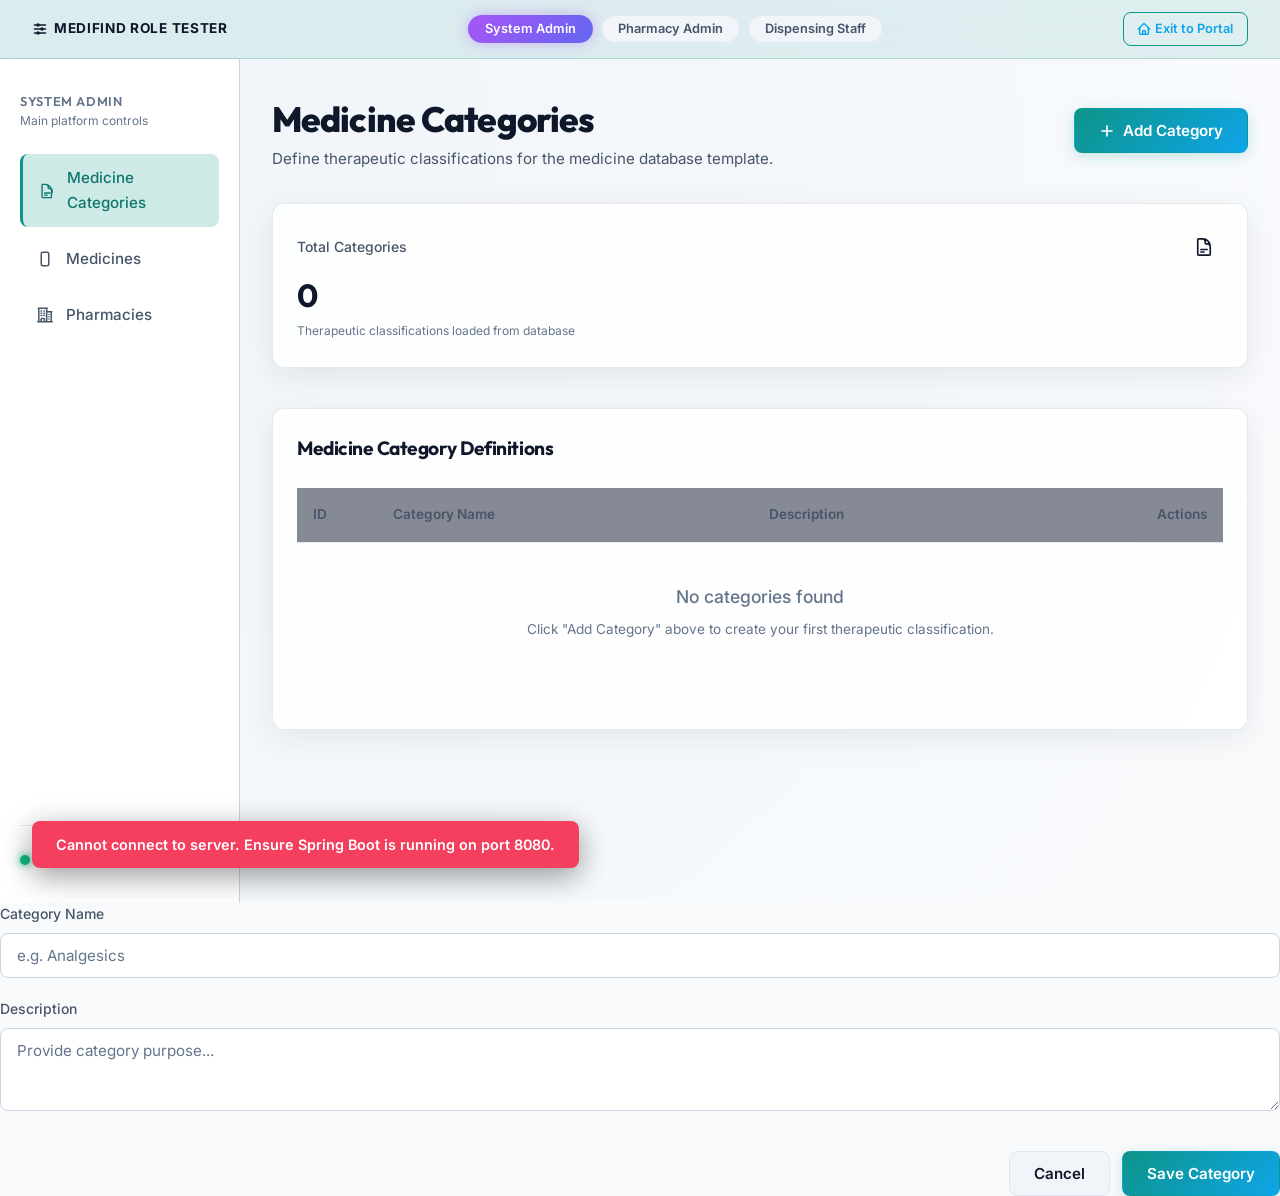
==== src/main/resources/static/dashboard.html @ 9ba73f1c "Medicine  API fetch completed" ====
<!DOCTYPE html>
<html lang="en">
<head>
    <meta charset="UTF-8">
    <meta name="viewport" content="width=device-width, initial-scale=1.0">
    <title>MediFind Management Console</title>
    <link rel="stylesheet" href="css/styles.css">
</head>
<body>

    <!-- Demo Role Switcher Toolbar -->
    <div class="demo-bar animate-fade">
        <div class="demo-title">
            <svg xmlns="http://www.w3.org/2000/svg" width="16" height="16" fill="none" viewBox="0 0 24 24" stroke="currentColor" stroke-width="2.5">
                <path stroke-linecap="round" stroke-linejoin="round" d="M10.5 6h9.75M10.5 6a1.5 1.5 0 11-3 0m3 0a1.5 1.5 0 10-3 0M3.75 6H7.5m3 12h9.75m-9.75 0a1.5 1.5 0 01-3 0m3 0a1.5 1.5 0 00-3 0m-3.75 0H7.5m9-6h3.75m-3.75 0a1.5 1.5 0 01-3 0m3 0a1.5 1.5 0 00-3 0m-9.75 0h9.75" />
            </svg>
            <span>MediFind Role Tester</span>
        </div>
        <div class="demo-roles">
            <button class="role-tab active" data-role="ADMIN" onclick="switchRole('ADMIN')">System Admin</button>
            <button class="role-tab" data-role="PHARMACY_ADMIN" onclick="switchRole('PHARMACY_ADMIN')">Pharmacy Admin</button>
            <button class="role-tab" data-role="PHARMACY_STAFF" onclick="switchRole('PHARMACY_STAFF')">Dispensing Staff</button>
        </div>
        <div>
            <a href="index.html" class="btn btn-outline" style="padding: 0.35rem 0.85rem; font-size: 0.8rem; display: flex; align-items: center; gap: 4px;">
                <svg xmlns="http://www.w3.org/2000/svg" width="14" height="14" fill="none" viewBox="0 0 24 24" stroke="currentColor" stroke-width="2.5">
                    <path stroke-linecap="round" stroke-linejoin="round" d="M2.25 12l8.954-8.955c.44-.439 1.152-.439 1.591 0L21.75 12M4.5 9.75v10.125c0 .621.504 1.125 1.125 1.125H9.75v-4.875c0-.621.504-1.125 1.125-1.125h2.25c.621 0 1.125.504 1.125 1.125V21h4.125c.621 0 1.125-.504 1.125-1.125V9.75M8.25 21h8.25" />
                </svg> Exit to Portal
            </a>
        </div>
    </div>

    <!-- Layout Grid -->
    <div class="dash-layout">
        <!-- Sidebar Navigation -->
        <aside class="dash-sidebar animate-fade">
            <div>
                <h3 class="sidebar-title" id="sidebar-role-title">System Admin</h3>
                <p style="font-size: 0.75rem; color: var(--text-muted); margin-bottom: 1.5rem;" id="sidebar-role-desc">Main platform controls</p>
                <ul class="sidebar-menu" id="sidebar-menu-list">
                    <!-- Sidebar items injected dynamically based on role -->
                </ul>
            </div>
            
            <div style="margin-top: auto; border-top: 1px solid var(--glass-border); padding-top: 1.5rem;">
                <div style="display: flex; align-items: center; gap: 8px;">
                    <div style="width: 10px; height: 10px; border-radius: 50%; background: var(--accent-emerald); box-shadow: 0 0 8px var(--accent-emerald);"></div>
                    <span style="font-size: 0.8rem; color: var(--text-secondary);" id="active-user-status">Logged in: Admin</span>
                </div>
            </div>
        </aside>

        <!-- Main Workspace Area -->
        <main class="dash-content animate-fade">
            <!-- Header area -->
            <div style="display: flex; justify-content: space-between; align-items: center; margin-bottom: 2rem;">
                <div>
                    <h1 id="workspace-title" style="font-size: 2.2rem; font-weight: 800;">Management Workspace</h1>
                    <p id="workspace-desc" style="color: var(--text-secondary); font-size: 0.95rem;">Review analytics and configure core parameters.</p>
                </div>
                <div id="workspace-actions">
                    <!-- Action buttons injected dynamically -->
                </div>
            </div>

            <!-- Dashboard Analytics Widgets (Stats) -->
            <div class="grid-stats" id="workspace-stats">
                <!-- Stat widgets injected dynamically -->
            </div>

            <!-- Central Data Section -->
            <div class="glass-card" style="padding: 1.5rem; margin-bottom: 2rem;">
                <div id="workspace-table-header" style="display: flex; justify-content: space-between; align-items: center; margin-bottom: 1rem;">
                    <h3 style="font-size: 1.2rem;" id="table-panel-title">Data Records</h3>
                    <div id="table-panel-filters" style="display: flex; gap: 10px;">
                        <!-- Inline search or filter drops -->
                    </div>
                </div>
                
                <div class="table-container">
                    <table id="workspace-table">
                        <thead id="workspace-table-head">
                            <!-- Table headers dynamic -->
                        </thead>
                        <tbody id="workspace-table-body">
                            <!-- Table body dynamic -->
                        </tbody>
                    </table>
                </div>
            </div>
        </main>
    </div>

    <!-- =========================================================
     MODAL: CATEGORY CRUD
     ========================================================= -->

    <div class="modal-backdrop" id="category-modal">

        <div class="modal glass-card">

            <div class="modal-header">

                <h2 id="category-modal-title">
                    Create Medicine Category
                </h2>

                <button
                        class="close-btn"
                        onclick="closeModal('category-modal')">
                    &times;
                </button>

            </div>

            <input
                    type="hidden"
                    id="category-edit-ids">

            <div class="form-group">

                <label
                        class="form-label"
                        for="category-name">
                    Category Name
                </label>

                <input
                        type="text"
                        class="form-control"
                        id="category-names"
                        placeholder="e.g. Analgesics">

            </div>

            <div class="form-group">

                <label
                        class="form-label"
                        for="category-desc">
                    Description
                </label>

                <textarea
                        class="form-control"
                        id="category-desk"
                        rows="3"
                        placeholder="Provide category purpose...">
            </textarea>

            </div>

            <div class="modal-actions">

                <button
                        class="btn btn-secondary"
                        onclick="closeModal('category-modal')">
                    Cancel
                </button>

                <button
                        class="btn btn-primary"
                        onclick="saveCategory()">
                    Save Category
                </button>

            </div>

        </div>

    </div>


    <!-- =========================================================
         MODAL: MEDICINE CRUD
         ========================================================= -->

    <div class="modal-backdrop" id="medicine-modal">

        <div class="modal glass-card">

            <div class="modal-header">

                <h2 id="medicine-modal-title">
                    Create Medicine
                </h2>

                <button
                        class="close-btn"
                        onclick="closeModal('medicine-modal')">
                    &times;
                </button>

            </div>

            <!-- Hidden ID -->
            <input
                    type="hidden"
                    id="medicine-edit-id">


            <!-- Medicine Name -->
            <div class="form-group">

                <label
                        class="form-label"
                        for="medicine-name">
                    Medicine Name
                </label>

                <input
                        type="text"
                        class="form-control"
                        id="medicine-name"
                        placeholder="e.g. Amoxicillin 500mg">

            </div>


            <!-- Generic Name -->
            <div class="form-group">

                <label
                        class="form-label"
                        for="medicine-generic-name">
                    Generic Name
                </label>

                <input
                        type="text"
                        class="form-control"
                        id="medicine-generic-name"
                        placeholder="e.g. Amoxicillin">

            </div>


            <!-- Brand Name -->
            <div class="form-group">

                <label
                        class="form-label"
                        for="medicine-brand-name">
                    Brand Name
                </label>

                <input
                        type="text"
                        class="form-control"
                        id="medicine-brand-name"
                        placeholder="e.g. Amoxil">

            </div>


            <!-- Dosage Form -->
            <div class="form-group">

                <label
                        class="form-label"
                        for="medicine-dosage-form">
                    Dosage Form
                </label>

                <select
                        class="form-control"
                        id="medicine-dosage-form">

                    <option value="">
                        Select dosage form
                    </option>

                    <option value="Tablet">
                        Tablet
                    </option>

                    <option value="Capsule">
                        Capsule
                    </option>

                    <option value="Syrup">
                        Syrup
                    </option>

                    <option value="Injection">
                        Injection
                    </option>

                    <option value="Cream">
                        Cream
                    </option>

                    <option value="Inhaler">
                        Inhaler
                    </option>

                    <option value="Drops">
                        Drops
                    </option>

                </select>

            </div>


            <!-- Strength -->
            <div class="form-group">

                <label
                        class="form-label"
                        for="medicine-strength">
                    Strength
                </label>

                <input
                        type="text"
                        class="form-control"
                        id="medicine-strength"
                        placeholder="e.g. 500mg">

            </div>


            <!-- Category -->
            <div class="form-group">

                <label
                        class="form-label"
                        for="medicine-category-id">
                    Medicine Category
                </label>

                <select
                        class="form-control"
                        id="medicine-category-id">

                    <option value="">
                        Select category
                    </option>

                </select>

            </div>


            <!-- Description -->
            <div class="form-group">

                <label
                        class="form-label"
                        for="medicine-description">
                    Description
                </label>

                <textarea
                        class="form-control"
                        id="medicine-description"
                        rows="3"
                        placeholder="Medicine description...">
            </textarea>

            </div>


            <!-- Prescription -->
            <div class="form-group">

                <label
                        class="form-label"
                        for="medicine-prescription-required">
                    Prescription Required
                </label>

                <select
                        class="form-control"
                        id="medicine-prescription-required">

                    <option value="false">
                        No
                    </option>

                    <option value="true">
                        Yes
                    </option>

                </select>

            </div>


            <!-- Active -->
            <div class="form-group">

                <label
                        class="form-label"
                        for="medicine-active">
                    Status
                </label>

                <select
                        class="form-control"
                        id="medicine-active">

                    <option value="true">
                        Active
                    </option>

                    <option value="false">
                        Inactive
                    </option>

                </select>

            </div>


            <!-- Actions -->
            <div class="modal-actions"
                 style="display: flex !important; justify-content: flex-end !important; gap: 10px !important; margin-top: 20px !important;">

                <button
                        type="button"
                        class="btn btn-secondary"
                        onclick="closeModal('medicine-modal')">
                    Cancel
                </button>

                <button
                        type="button"
                        class="btn btn-primary"
                        onclick="saveMedicine()">
                    Save Medicine
                </button>

            </div>

        </div>

    </div>
            <input type="hidden" id="category-edit-id">
            <div class="form-group">
                <label class="form-label" for="category-name">Category Name</label>
                <input type="text" class="form-control" id="category-name" placeholder="e.g. Analgesics">
            </div>
            <div class="form-group">
                <label class="form-label" for="category-desc">Description</label>
                <textarea class="form-control" id="category-desc" rows="3" placeholder="Provide category purpose..."></textarea>
            </div>
            <div class="modal-actions">
                <button class="btn btn-secondary" onclick="closeModal('category-modal')">Cancel</button>
                <button class="btn btn-primary" onclick="saveCategory()">Save Category</button>
            </div>
        </div>
    </div>

    <!-- Modal: Pharmacy Registration -->
    <div class="modal-backdrop" id="pharmacy-modal">
        <div class="modal glass-card">
            <div class="modal-header">
                <h2>Register Pharmacy Corporation</h2>
                <button class="close-btn" onclick="closeModal('pharmacy-modal')">&times;</button>
            </div>
            <div class="form-group">
                <label class="form-label" for="pharmacy-name">Pharmacy Corporate Name</label>
                <input type="text" class="form-control" id="pharmacy-name" placeholder="e.g. MediFind Health PLC">
            </div>
            <div class="form-group">
                <label class="form-label" for="pharmacy-reg">Registration Number</label>
                <input type="text" class="form-control" id="pharmacy-reg" placeholder="PH-10029-SL">
            </div>
            <div class="form-group">
                <label class="form-label" for="pharmacy-phone">Contact Phone</label>
                <input type="text" class="form-control" id="pharmacy-phone" placeholder="0115566778">
            </div>
            <div class="form-group">
                <label class="form-label" for="pharmacy-email">Official Corporate Email</label>
                <input type="email" class="form-control" id="pharmacy-email" placeholder="hq@corporate.com">
            </div>
            <div class="form-group">
                <label class="form-label" for="pharmacy-owner">Assign Owner User Account</label>
                <select class="form-control" id="pharmacy-owner">
                    <!-- User list dynamic -->
                </select>
            </div>
            <div class="modal-actions">
                <button class="btn btn-secondary" onclick="closeModal('pharmacy-modal')">Cancel</button>
                <button class="btn btn-primary" onclick="savePharmacy()">Register Corporation</button>
            </div>
        </div>
    </div>

    <!-- Modal: Branch CRUD -->
    <div class="modal-backdrop" id="branch-modal">
        <div class="modal glass-card">
            <div class="modal-header">
                <h2 id="branch-modal-title">Create Pharmacy Branch</h2>
                <button class="close-btn" onclick="closeModal('branch-modal')">&times;</button>
            </div>
            <input type="hidden" id="branch-edit-id">
            <div class="form-group">
                <label class="form-label" for="branch-name">Branch Outlet Name</label>
                <input type="text" class="form-control" id="branch-name" placeholder="e.g. Colombo Town Center Branch">
            </div>
            <div class="form-group">
                <label class="form-label" for="branch-address">Address Location</label>
                <input type="text" class="form-control" id="branch-address" placeholder="12 Union Place">
            </div>
            <div class="form-group">
                <label class="form-label" for="branch-city">City</label>
                <input type="text" class="form-control" id="branch-city" placeholder="Colombo">
            </div>
            <div class="form-group">
                <label class="form-label" for="branch-phone">Branch Direct Phone</label>
                <input type="text" class="form-control" id="branch-phone" placeholder="0119876541">
            </div>
            <div class="form-group">
                <label class="form-label" for="branch-email">Branch Email</label>
                <input type="email" class="form-control" id="branch-email" placeholder="towncenter@medifind.com">
            </div>
            <div class="modal-actions">
                <button class="btn btn-secondary" onclick="closeModal('branch-modal')">Cancel</button>
                <button class="btn btn-primary" onclick="saveBranch()">Save Branch</button>
            </div>
        </div>
    </div>

    <!-- Modal: Batch CRUD -->
    <div class="modal-backdrop" id="batch-modal">
        <div class="modal glass-card">
            <div class="modal-header">
                <h2 id="batch-modal-title">Register Medicine Import Batch</h2>
                <button class="close-btn" onclick="closeModal('batch-modal')">&times;</button>
            </div>
            <input type="hidden" id="batch-edit-id">
            <div class="form-group">
                <label class="form-label" for="batch-medicine">Target Medicine Catalog Item</label>
                <select class="form-control" id="batch-medicine">
                    <!-- Dynamic medicine template list -->
                </select>
            </div>
            <div class="form-group">
                <label class="form-label" for="batch-num">Batch Number (Unique Identifier)</label>
                <input type="text" class="form-control" id="batch-num" placeholder="e.g. BAT-AMX-99">
            </div>
            <div class="form-group">
                <label class="form-label" for="batch-price">Unit Price (LKR)</label>
                <input type="number" step="0.01" class="form-control" id="batch-price" placeholder="45.00">
            </div>
            <div class="form-group">
                <label class="form-label" for="batch-qty">Batch Intake Quantity</label>
                <input type="number" class="form-control" id="batch-qty" placeholder="1000">
            </div>
            <div style="display: grid; grid-template-columns: 1fr 1fr; gap: 15px;">
                <div class="form-group">
                    <label class="form-label" for="batch-mfg">Manufacture Date</label>
                    <input type="date" class="form-control" id="batch-mfg">
                </div>
                <div class="form-group">
                    <label class="form-label" for="batch-exp">Expiry Date</label>
                    <input type="date" class="form-control" id="batch-exp">
                </div>
            </div>
            <div class="modal-actions">
                <button class="btn btn-secondary" onclick="closeModal('batch-modal')">Cancel</button>
                <button class="btn btn-primary" onclick="saveBatch()">Add Batch</button>
            </div>
        </div>
    </div>

    <!-- Modal: Inventory Reorder Levels -->
    <div class="modal-backdrop" id="inventory-modal">
        <div class="modal glass-card">
            <div class="modal-header">
                <h2>Configure Stock Settings</h2>
                <button class="close-btn" onclick="closeModal('inventory-modal')">&times;</button>
            </div>
            <input type="hidden" id="inventory-edit-id">
            <div class="form-group">
                <label class="form-label" for="inventory-med-name">Medicine / Batch Item</label>
                <input type="text" class="form-control" id="inventory-med-name" readonly style="background: rgba(0,0,0,0.2);">
            </div>
            <div class="form-group">
                <label class="form-label" for="inventory-qty">Current Physical Quantity</label>
                <input type="number" class="form-control" id="inventory-qty">
            </div>
            <div class="form-group">
                <label class="form-label" for="inventory-reorder">Low Stock Reorder Threshold</label>
                <input type="number" class="form-control" id="inventory-reorder">
            </div>
            <div class="modal-actions">
                <button class="btn btn-secondary" onclick="closeModal('inventory-modal')">Cancel</button>
                <button class="btn btn-primary" onclick="saveInventory()">Update stock</button>
            </div>
        </div>
    </div>

    <!-- Modal: Process Reservation Staff Panel -->
    <div class="modal-backdrop" id="reservation-process-modal">
        <div class="modal glass-card">
            <div class="modal-header">
                <h2>Dispense / Process Reservation</h2>
                <button class="close-btn" onclick="closeModal('reservation-process-modal')">&times;</button>
            </div>
            <input type="hidden" id="process-res-id">
            <div class="glass-card" style="padding: 1rem; background: rgba(0,0,0,0.25); margin-bottom: 1.5rem;">
                <div style="margin-bottom: 8px;"><strong>Customer:</strong> <span id="process-res-user">John Customer</span></div>
                <div style="margin-bottom: 8px;"><strong>Reserved Items:</strong> <span id="process-res-items">Amoxicillin x20</span></div>
                <div><strong>Client Notes:</strong> <small id="process-res-notes" style="color: var(--text-secondary);">Bring slip</small></div>
            </div>
            <div class="form-group">
                <label class="form-label" for="process-status">Action State</label>
                <select class="form-control" id="process-status">
                    <option value="PENDING">Pending (Verification)</option>
                    <option value="PREPARED">Prepared (Ready in Dispensing cabinet)</option>
                    <option value="COMPLETED">Completed (Picked Up & Paid)</option>
                    <option value="CANCELLED">Cancelled (Out of stock / Invalid Rx)</option>
                </select>
            </div>
            <div class="form-group">
                <label class="form-label" for="process-feedback">Internal Staff Note / Dispensing Comments</label>
                <textarea class="form-control" id="process-feedback" rows="2" placeholder="e.g. Verified Rx copy. Shelf position: D-23."></textarea>
            </div>
            <div class="modal-actions">
                <button class="btn btn-secondary" onclick="closeModal('reservation-process-modal')">Cancel</button>
                <button class="btn btn-primary" onclick="saveReservationStatus()">Apply Status</button>
            </div>
        </div>
    </div>

    <!-- Dashboard Controller Logic -->
    <script src="js/dashboard.js"></script>

</body>
</html>
---- src/main/resources/static/css/styles.css ----
/* 
 * MediFind - Professional Design System
 * Curated Color Palette: Deep Slate (#0f172a) & Mint Teal (#0d9488)
 * Typography: Outfit (Headers) & Inter (Body)
 */

@import url('https://fonts.googleapis.com/css2?family=Inter:wght@300;400;500;600;700&family=Outfit:wght@400;500;600;700;800&display=swap');

:root {
    /* Color Palette */
    --bg-dark: #f8fafc;
    --bg-slate-900: #ffffff;
    --bg-slate-800: #f1f5f9;
    --bg-slate-700: #e2e8f0;
    
    --primary: #0d9488;
    --primary-hover: #0f766e;
    --primary-glow: rgba(13, 148, 136, 0.2);
    --secondary: #0ea5e9;
    --secondary-hover: #0284c7;
    
    --text-primary: #0f172a;
    --text-secondary: #475569;
    --text-muted: #64748b;
    --border-color: #cbd5e1;
    
    --accent-emerald: #10b981;
    --accent-rose: #f43f5e;
    --accent-amber: #f59e0b;
    
    /* Glassmorphism settings */
    --glass-bg: rgba(255, 255, 255, 0.85);
    --glass-border: rgba(203, 213, 225, 0.5);
    --glass-shadow: rgba(15, 23, 42, 0.08);
    --glass-blur: blur(12px);
    
    /* Font families */
    --font-title: 'Outfit', -apple-system, BlinkMacSystemFont, "Segoe UI", Roboto, sans-serif;
    --font-body: 'Inter', -apple-system, BlinkMacSystemFont, "Segoe UI", Roboto, sans-serif;
    
    /* Borders & Border Radius */
    --radius-sm: 8px;
    --radius-md: 12px;
    --radius-lg: 20px;
    --radius-full: 9999px;
    
    /* Transitions */
    --transition-fast: 0.2s cubic-bezier(0.4, 0, 0.2, 1);
    --transition-smooth: 0.4s cubic-bezier(0.4, 0, 0.2, 1);
}

/* Base Reset */
*, *::before, *::after {
    box-sizing: border-box;
    margin: 0;
    padding: 0;
}

html {
    scroll-behavior: smooth;
    font-size: 16px;
    background-color: var(--bg-dark);
    color: var(--text-primary);
    font-family: var(--font-body);
}

body {
    min-height: 100vh;
    background: radial-gradient(circle at 10% 20%, #f1f5f9 0%, #f8fafc 90%),
                radial-gradient(circle at 90% 80%, rgba(13, 148, 136, 0.05) 0%, transparent 50%);
    background-attachment: fixed;
    line-height: 1.6;
    overflow-x: hidden;
}

/* Scrollbar styling */
::-webkit-scrollbar {
    width: 8px;
    height: 8px;
}
::-webkit-scrollbar-track {
    background: rgba(15, 23, 42, 0.5);
}
::-webkit-scrollbar-thumb {
    background: var(--bg-slate-700);
    border-radius: var(--radius-full);
}
::-webkit-scrollbar-thumb:hover {
    background: var(--primary);
}

/* Headings */
h1, h2, h3, h4, h5, h6 {
    font-family: var(--font-title);
    font-weight: 700;
    letter-spacing: -0.025em;
    color: var(--text-primary);
}

/* Animations */
@keyframes fadeIn {
    from { opacity: 0; transform: translateY(12px); }
    to { opacity: 1; transform: translateY(0); }
}

@keyframes slideIn {
    from { opacity: 0; transform: translateX(20px); }
    to { opacity: 1; transform: translateX(0); }
}

@keyframes pulseGlow {
    0%, 100% { box-shadow: 0 0 10px rgba(13, 148, 136, 0.2); }
    50% { box-shadow: 0 0 25px rgba(13, 148, 136, 0.5); }
}

@keyframes rotateLoader {
    to { transform: rotate(360deg); }
}

.animate-fade {
    animation: fadeIn var(--transition-smooth) forwards;
}

/* Glass Card */
.glass-card {
    background: var(--glass-bg);
    border: 1px solid var(--glass-border);
    backdrop-filter: var(--glass-blur);
    -webkit-backdrop-filter: var(--glass-blur);
    border-radius: var(--radius-md);
    box-shadow: 0 8px 32px var(--glass-shadow);
    transition: transform var(--transition-fast), border-color var(--transition-fast), box-shadow var(--transition-fast);
}

.glass-card:hover {
    border-color: rgba(255, 255, 255, 0.15);
    box-shadow: 0 12px 40px rgba(0, 0, 0, 0.5), 0 0 20px rgba(13, 148, 136, 0.05);
}

.glass-card.interactive:hover {
    transform: translateY(-4px);
}

/* Interactive elements */
a {
    color: var(--secondary);
    text-decoration: none;
    transition: color var(--transition-fast);
}

a:hover {
    color: var(--primary-light);
}

button, .btn {
    display: inline-flex;
    align-items: center;
    justify-content: center;
    gap: 8px;
    padding: 0.75rem 1.5rem;
    font-family: var(--font-body);
    font-weight: 600;
    font-size: 0.95rem;
    border-radius: var(--radius-sm);
    border: 1px solid transparent;
    cursor: pointer;
    transition: all var(--transition-fast);
    outline: none;
}

.btn-primary {
    background: linear-gradient(135deg, var(--primary), var(--secondary));
    color: white;
    box-shadow: 0 4px 14px var(--primary-glow);
}

.btn-primary:hover {
    transform: translateY(-2px);
    box-shadow: 0 6px 20px rgba(13, 148, 136, 0.5);
    filter: brightness(1.1);
}

.btn-secondary {
    background: var(--bg-slate-800);
    border: 1px solid var(--bg-slate-700);
    color: var(--text-primary);
}

.btn-secondary:hover {
    background: var(--bg-slate-700);
    border-color: var(--text-secondary);
}

.btn-outline {
    background: transparent;
    border: 1.5px solid var(--primary);
}

.btn-outline:hover {
    background: var(--primary-glow);
    color: white;
}

.btn-danger {
    background: rgba(244, 63, 94, 0.15);
    border: 1px solid rgba(244, 63, 94, 0.4);
    color: var(--accent-rose);
}

.btn-danger:hover {
    background: var(--accent-rose);
    color: white;
}

/* Inputs & Form Controls */
.form-group {
    margin-bottom: 1.25rem;
}

.form-label {
    display: block;
    margin-bottom: 0.5rem;
    font-size: 0.875rem;
    font-weight: 500;
    color: var(--text-secondary);
}

.form-control {
    width: 100%;
    padding: 0.75rem 1rem;
    background: #ffffff;
    border: 1px solid var(--border-color);
    border-radius: var(--radius-sm);
    color: var(--text-primary);
    font-family: var(--font-body);
    font-size: 0.95rem;
    transition: all var(--transition-fast);
    outline: none;
}

.form-control:focus {
    border-color: var(--primary);
    box-shadow: 0 0 0 3px var(--primary-glow);
    background: #ffffff;
}

.form-control::placeholder {
    color: var(--text-muted);
}

select.form-control {
    appearance: none;
    background-image: url("data:image/svg+xml,%3Csvg xmlns='http://www.w3.org/2000/svg' fill='none' viewBox='0 0 24 24' stroke='%2394a3b8'%3E%3Cpath stroke-linecap='round' stroke-linejoin='round' stroke-width='2' d='M19 9l-7 7-7-7'/%3E%3C/svg%3E");
    background-repeat: no-repeat;
    background-position: right 1rem center;
    background-size: 1.25rem;
    padding-right: 2.5rem;
}

/* Badges */
.badge {
    display: inline-flex;
    align-items: center;
    padding: 0.25rem 0.625rem;
    font-size: 0.75rem;
    font-weight: 600;
    border-radius: var(--radius-full);
    gap: 4px;
}

.badge-success {
    background: rgba(16, 185, 129, 0.15);
    color: var(--accent-emerald);
    border: 1px solid rgba(16, 185, 129, 0.3);
}

.badge-warning {
    background: rgba(245, 158, 11, 0.15);
    color: var(--accent-amber);
    border: 1px solid rgba(245, 158, 11, 0.3);
}

.badge-danger {
    background: rgba(244, 63, 94, 0.15);
    color: var(--accent-rose);
    border: 1px solid rgba(244, 63, 94, 0.3);
}

.badge-info {
    background: rgba(14, 165, 233, 0.15);
    color: var(--secondary);
    border: 1px solid rgba(14, 165, 233, 0.3);
}

/* Alert Notification Banner */
.alert-banner {
    display: flex;
    align-items: flex-start;
    gap: 12px;
    padding: 1rem;
    background: rgba(245, 158, 11, 0.08);
    border-left: 4px solid var(--accent-amber);
    border-radius: 0 var(--radius-sm) var(--radius-sm) 0;
    margin-bottom: 1.5rem;
}

.alert-banner-content {
    font-size: 0.875rem;
    color: var(--text-secondary);
}

.alert-banner-title {
    font-weight: 600;
    color: var(--text-primary);
    margin-bottom: 2px;
}

/* Navigation Bar */
.navbar {
    display: flex;
    justify-content: space-between;
    align-items: center;
    padding: 1.25rem 2rem;
    border-bottom: 1px solid var(--glass-border);
    background: rgba(15, 23, 42, 0.6);
    backdrop-filter: var(--glass-blur);
    -webkit-backdrop-filter: var(--glass-blur);
    position: sticky;
    top: 0;
    z-index: 100;
}

.brand {
    display: flex;
    align-items: center;
    gap: 10px;
    font-size: 1.5rem;
    font-weight: 800;
    color: var(--text-primary);
    font-family: var(--font-title);
}

.brand-icon {
    width: 32px;
    height: 32px;
    background: linear-gradient(135deg, var(--primary), var(--secondary));
    border-radius: var(--radius-sm);
    display: flex;
    align-items: center;
    justify-content: center;
    box-shadow: 0 0 15px var(--primary-glow);
}

.nav-links {
    display: flex;
    gap: 1.5rem;
    list-style: none;
    align-items: center;
}

.nav-link {
    color: var(--text-secondary);
    font-weight: 500;
    font-size: 0.95rem;
    padding: 0.5rem 0.75rem;
    border-radius: var(--radius-sm);
    transition: all var(--transition-fast);
    cursor: pointer;
}

.nav-link:hover, .nav-link.active {
    color: var(--text-primary);
    background: rgba(255, 255, 255, 0.05);
}

.nav-actions {
    display: flex;
    align-items: center;
    gap: 12px;
}

/* Main layouts */
.container {
    max-width: 1280px;
    margin: 0 auto;
    padding: 2rem;
}

/* Hero Section */
.hero {
    display: flex;
    flex-direction: column;
    align-items: center;
    text-align: center;
    padding: 4rem 1rem 3.5rem;
    position: relative;
}

.hero h1 {
    font-size: 3.2rem;
    line-height: 1.15;
    background: linear-gradient(to right, var(--text-primary), var(--primary-light), var(--secondary));
    -webkit-background-clip: text;
    -webkit-text-fill-color: transparent;
    margin-bottom: 1.25rem;
}

.hero p {
    font-size: 1.15rem;
    color: var(--text-secondary);
    max-width: 650px;
    margin-bottom: 2.5rem;
}

/* Search Bar Wrapper */
.search-wrapper {
    width: 100%;
    max-width: 750px;
    position: relative;
    margin-bottom: 2.5rem;
}

.search-input-container {
    display: flex;
    align-items: center;
    background: #ffffff;
    border: 1px solid var(--border-color);
    backdrop-filter: var(--glass-blur);
    border-radius: var(--radius-lg);
    padding: 6px 6px 6px 1.5rem;
    box-shadow: 0 4px 15px rgba(15, 23, 42, 0.05);
    transition: all var(--transition-fast);
}

.search-input-container:focus-within {
    border-color: var(--primary);
    box-shadow: 0 4px 20px rgba(13, 148, 136, 0.15);
    background: #ffffff;
}

.search-input-container input {
    flex: 1;
    background: transparent;
    border: none;
    color: var(--text-primary);
    font-size: 1.1rem;
    outline: none;
    padding: 0.75rem 0;
}

.search-input-container svg {
    color: var(--text-secondary);
    margin-right: 0.75rem;
    width: 24px;
    height: 24px;
}

/* Quick Categories */
.categories-tabs {
    display: flex;
    justify-content: center;
    gap: 8px;
    flex-wrap: wrap;
    margin-bottom: 3rem;
}

.tab-btn {
    padding: 0.5rem 1.25rem;
    background: rgba(30, 41, 59, 0.4);
    border: 1px solid var(--glass-border);
    border-radius: var(--radius-full);
    color: var(--text-secondary);
    font-size: 0.875rem;
    font-weight: 500;
    cursor: pointer;
    transition: all var(--transition-fast);
}

.tab-btn:hover, .tab-btn.active {
    background: var(--primary);
    color: white;
    border-color: var(--primary);
    box-shadow: 0 4px 12px var(--primary-glow);
}

/* GRID LAYOUTS */
.grid-catalog {
    display: grid;
    grid-template-columns: repeat(auto-fill, minmax(280px, 1fr));
    gap: 1.5rem;
    margin-bottom: 4rem;
}

/* Medicine Card */
.med-card {
    padding: 1.5rem;
    display: flex;
    flex-direction: column;
    height: 100%;
}

.med-header {
    display: flex;
    justify-content: space-between;
    align-items: flex-start;
    margin-bottom: 0.75rem;
}

.med-category {
    font-size: 0.75rem;
    font-weight: 600;
    color: var(--primary-light);
    text-transform: uppercase;
    letter-spacing: 0.05em;
}

.med-title {
    font-size: 1.25rem;
    margin-bottom: 0.5rem;
    line-height: 1.2;
}

.med-subtitles {
    font-size: 0.85rem;
    color: var(--text-secondary);
    margin-bottom: 1rem;
    display: flex;
    flex-direction: column;
    gap: 2px;
}

.med-description {
    font-size: 0.875rem;
    color: var(--text-secondary);
    margin-bottom: 1.5rem;
    flex-grow: 1;
    display: -webkit-box;
    -webkit-line-clamp: 3;
    -webkit-box-orient: vertical;
    overflow: hidden;
}

.med-meta {
    display: flex;
    justify-content: space-between;
    align-items: center;
    border-top: 1px solid rgba(255, 255, 255, 0.05);
    padding-top: 1rem;
    margin-top: auto;
}

/* Checker Details Modal/Drawer Drawer Styles */
.drawer-backdrop {
    position: fixed;
    top: 0;
    left: 0;
    right: 0;
    bottom: 0;
    background: rgba(0, 0, 0, 0.6);
    backdrop-filter: blur(4px);
    z-index: 1000;
    display: none;
    justify-content: flex-end;
    animation: fadeIn 0.2s ease-out;
}

.drawer {
    width: 100%;
    max-width: 500px;
    height: 100%;
    background: var(--bg-slate-900);
    border-left: 1px solid var(--glass-border);
    box-shadow: -10px 0 40px rgba(0,0,0,0.5);
    padding: 2rem;
    display: flex;
    flex-direction: column;
    overflow-y: auto;
    animation: slideIn var(--transition-fast);
}

.drawer-header {
    display: flex;
    justify-content: space-between;
    align-items: center;
    margin-bottom: 2rem;
}

.close-btn {
    background: transparent;
    border: none;
    color: var(--text-secondary);
    cursor: pointer;
    font-size: 1.5rem;
    transition: color var(--transition-fast);
}

.close-btn:hover {
    color: var(--accent-rose);
}

.drawer h2 {
    font-size: 1.75rem;
    margin-bottom: 0.25rem;
}

/* Branch stock list */
.branch-list {
    display: flex;
    flex-direction: column;
    gap: 1rem;
    margin: 1.5rem 0;
}

.branch-card {
    padding: 1rem;
    background: rgba(255,255,255,0.02);
    border: 1px solid var(--glass-border);
    border-radius: var(--radius-sm);
    transition: all var(--transition-fast);
}

.branch-card:hover {
    background: rgba(255,255,255,0.04);
    border-color: rgba(13, 148, 136, 0.3);
}

.branch-card.has-stock {
    border-left: 3.5px solid var(--accent-emerald);
}

.branch-card.no-stock {
    border-left: 3.5px solid var(--accent-rose);
    opacity: 0.7;
}

.branch-header {
    display: flex;
    justify-content: space-between;
    align-items: center;
    margin-bottom: 0.5rem;
}

.branch-name {
    font-weight: 600;
    font-size: 1rem;
}

.branch-details {
    font-size: 0.85rem;
    color: var(--text-secondary);
    margin-bottom: 0.75rem;
}

.branch-action {
    display: flex;
    justify-content: space-between;
    align-items: center;
}

/* Cart overlay & checkout details */
.cart-floating {
    position: fixed;
    bottom: 2rem;
    right: 2rem;
    background: linear-gradient(135deg, var(--primary), var(--secondary));
    border-radius: var(--radius-full);
    width: 60px;
    height: 60px;
    display: flex;
    align-items: center;
    justify-content: center;
    box-shadow: 0 8px 30px var(--primary-glow), 0 0 10px rgba(255, 255, 255, 0.2);
    cursor: pointer;
    z-index: 99;
    transition: all var(--transition-fast);
}

.cart-floating:hover {
    transform: scale(1.1) rotate(-5deg);
}

.cart-count {
    position: absolute;
    top: -5px;
    right: -5px;
    background: var(--accent-rose);
    color: white;
    font-size: 0.75rem;
    font-weight: 700;
    width: 22px;
    height: 22px;
    border-radius: var(--radius-full);
    display: flex;
    align-items: center;
    justify-content: center;
    border: 2px solid var(--bg-dark);
}

/* Cart Drawer Item */
.cart-item {
    display: flex;
    justify-content: space-between;
    align-items: center;
    padding: 1rem 0;
    border-bottom: 1px solid var(--glass-border);
}

.cart-item-info h4 {
    font-size: 0.95rem;
}

.cart-item-info p {
    font-size: 0.8rem;
    color: var(--text-secondary);
}

.cart-item-qty {
    display: flex;
    align-items: center;
    gap: 8px;
}

.qty-btn {
    width: 24px;
    height: 24px;
    padding: 0;
    font-size: 0.9rem;
}

/* Persistent Role Switcher for Dashboards */
.demo-bar {
    background: rgba(13, 148, 136, 0.1);
    border-bottom: 1.5px solid rgba(13, 148, 136, 0.25);
    backdrop-filter: var(--glass-blur);
    padding: 0.75rem 2rem;
    display: flex;
    justify-content: space-between;
    align-items: center;
    position: sticky;
    top: 0;
    z-index: 101;
}

.demo-title {
    font-size: 0.85rem;
    font-weight: 700;
    color: var(--primary-light);
    display: flex;
    align-items: center;
    gap: 6px;
    text-transform: uppercase;
    letter-spacing: 0.05em;
}

.demo-roles {
    display: flex;
    gap: 8px;
}

.role-tab {
    padding: 0.35rem 1rem;
    font-size: 0.8rem;
    font-weight: 600;
    border-radius: var(--radius-full);
    background: var(--bg-slate-800);
    border: 1px solid var(--bg-slate-700);
    color: var(--text-secondary);
    transition: all var(--transition-fast);
}

.role-tab:hover {
    color: white;
    border-color: var(--text-secondary);
}

.role-tab.active[data-role="ADMIN"] {
    background: linear-gradient(135deg, #a855f7, #6366f1);
    color: white;
    border-color: transparent;
    box-shadow: 0 0 15px rgba(168, 85, 247, 0.4);
}

.role-tab.active[data-role="PHARMACY_ADMIN"] {
    background: linear-gradient(135deg, var(--secondary), #06b6d4);
    color: white;
    border-color: transparent;
    box-shadow: 0 0 15px rgba(14, 165, 233, 0.4);
}

.role-tab.active[data-role="PHARMACY_STAFF"] {
    background: linear-gradient(135deg, var(--primary), var(--accent-emerald));
    color: white;
    border-color: transparent;
    box-shadow: 0 0 15px rgba(13, 148, 136, 0.4);
}

/* Dashboard Layout */
.dash-layout {
    display: grid;
    grid-template-columns: 240px 1fr;
    min-height: calc(100vh - 56px); /* accounting for demo bar */
}

.dash-sidebar {
    background: #ffffff;
    border-right: 1px solid var(--border-color);
    padding: 2rem 1.25rem;
    display: flex;
    flex-direction: column;
    gap: 2rem;
}

.sidebar-title {
    font-size: 0.8rem;
    text-transform: uppercase;
    letter-spacing: 0.05em;
    color: var(--text-muted);
    font-weight: 600;
}

.sidebar-menu {
    list-style: none;
    display: flex;
    flex-direction: column;
    gap: 8px;
}

.sidebar-item {
    display: flex;
    align-items: center;
    gap: 12px;
    padding: 0.75rem 1rem;
    border-radius: var(--radius-sm);
    color: var(--text-secondary);
    font-weight: 500;
    font-size: 0.95rem;
    cursor: pointer;
    transition: all var(--transition-fast);
}

.sidebar-item:hover, .sidebar-item.active {
    color: var(--primary-hover);
    background: rgba(15, 23, 42, 0.05);
}

.sidebar-item.active {
    background: var(--primary-glow);
    border-left: 3.5px solid var(--primary);
    color: var(--primary-hover);
}

.dash-content {
    padding: 2rem;
    overflow-y: auto;
}

/* Stats/Cards Dashboard Widgets */
.grid-stats {
    display: grid;
    grid-template-columns: repeat(auto-fit, minmax(220px, 1fr));
    gap: 1.5rem;
    margin-bottom: 2.5rem;
}

.stat-card {
    padding: 1.5rem;
}

.stat-header {
    display: flex;
    justify-content: space-between;
    align-items: center;
    margin-bottom: 0.75rem;
}

.stat-title {
    font-size: 0.875rem;
    color: var(--text-secondary);
    font-weight: 500;
}

.stat-icon {
    width: 38px;
    height: 38px;
    border-radius: var(--radius-sm);
    display: flex;
    align-items: center;
    justify-content: center;
    background: rgba(255,255,255,0.03);
    color: var(--primary-light);
}

.stat-val {
    font-size: 2rem;
    font-weight: 700;
    line-height: 1.1;
    font-family: var(--font-title);
    margin-bottom: 0.25rem;
}

.stat-desc {
    font-size: 0.75rem;
    color: var(--text-muted);
}

/* Tables */
.table-container {
    width: 100%;
    overflow-x: auto;
    margin: 1.5rem 0;
}

table {
    width: 100%;
    border-collapse: collapse;
    text-align: left;
}

th {
    padding: 1rem;
    font-weight: 600;
    font-size: 0.85rem;
    color: var(--text-secondary);
    background: rgba(15, 23, 42, 0.5);
    border-bottom: 1.5px solid var(--glass-border);
}

td {
    padding: 1rem;
    font-size: 0.9rem;
    border-bottom: 1px solid rgba(255, 255, 255, 0.05);
}

tr:hover td {
    background: rgba(255, 255, 255, 0.015);
}

/* Modals */
.modal-backdrop {
    position: fixed;
    top: 0;
    left: 0;
    right: 0;
    bottom: 0;
    background: rgba(0, 0, 0, 0.75);
    backdrop-filter: blur(5px);
    z-index: 1000;
    display: none;
    align-items: center;
    justify-content: center;
    animation: fadeIn 0.2s ease-out;
}

.modal {
    max-height: 90vh;
    overflow-y: auto;
    width: 90%;
    max-width: 550px;
    padding: 2.25rem;
}

.modal-header {
    display: flex;
    justify-content: space-between;
    align-items: center;
    margin-bottom: 1.5rem;
}

.modal-actions {
    display: flex;
    justify-content: flex-end;
    gap: 12px;
    margin-top: 2rem;
}


.ai-chatbot {
    position: fixed;
    bottom: 2rem;
    right: 6.5rem;
    width: 380px;
    height: 480px;
    display: none;
    flex-direction: column;
    z-index: 99;
}

.chat-header {
    padding: 1rem 1.25rem;
    background: linear-gradient(135deg, var(--primary), var(--secondary));
    border-top-left-radius: var(--radius-md);
    border-top-right-radius: var(--radius-md);
    display: flex;
    justify-content: space-between;
    align-items: center;
}

.chat-bot-info {
    display: flex;
    align-items: center;
    gap: 10px;
}

.chat-bot-avatar {
    width: 32px;
    height: 32px;
    border-radius: var(--radius-sm);
    background: rgba(255, 255, 255, 0.2);
    display: flex;
    align-items: center;
    justify-content: center;
}

.chat-title {
    font-size: 0.95rem;
    font-weight: 700;
}

.chat-status {
    font-size: 0.75rem;
    color: rgba(255,255,255,0.8);
}

.chat-body {
    flex: 1;
    overflow-y: auto;
    padding: 1.25rem;
    display: flex;
    flex-direction: column;
    gap: 1rem;
    background: rgba(15, 23, 42, 0.9);
}

.chat-msg {
    max-width: 80%;
    padding: 0.75rem 1rem;
    border-radius: var(--radius-md);
    font-size: 0.875rem;
}

.msg-bot {
    background: rgba(255, 255, 255, 0.05);
    border: 1px solid var(--glass-border);
    align-self: flex-start;
    border-bottom-left-radius: 2px;
}

.msg-user {
    background: linear-gradient(135deg, var(--primary-hover), var(--primary));
    color: white;
    align-self: flex-end;
    border-bottom-right-radius: 2px;
}

.chat-suggested {
    display: flex;
    flex-wrap: wrap;
    gap: 6px;
    margin-top: 4px;
}

.suggested-pill {
    font-size: 0.75rem;
    padding: 0.35rem 0.75rem;
    background: rgba(13, 148, 136, 0.15);
    border: 1px solid rgba(13, 148, 136, 0.3);
    color: var(--primary-light);
    border-radius: var(--radius-full);
    cursor: pointer;
    transition: all var(--transition-fast);
}

.suggested-pill:hover {
    background: var(--primary);
    color: white;
}

.chat-footer {
    padding: 0.75rem 1rem;
    background: var(--bg-slate-900);
    border-top: 1px solid var(--glass-border);
    display: flex;
    gap: 8px;
    border-bottom-left-radius: var(--radius-md);
    border-bottom-right-radius: var(--radius-md);
}

.chat-footer input {
    flex: 1;
    background: rgba(0,0,0,0.25);
    border: 1px solid var(--glass-border);
    border-radius: var(--radius-sm);
    color: var(--text-primary);
    padding: 0.5rem 0.75rem;
    outline: none;
    font-size: 0.875rem;
}

.chat-footer input:focus {
    border-color: var(--primary);
}

.chat-footer button {
    padding: 0.5rem 1rem;
}

/* Authentication Page / Full Overlays */
.auth-container {
    max-width: 420px;
    margin: 6rem auto;
    padding: 2.5rem;
}

/* Responsive Media Queries */
@media (max-width: 992px) {
    .dash-layout {
        grid-template-columns: 1fr;
    }
    .dash-sidebar {
        border-right: none;
        border-bottom: 1px solid var(--glass-border);
        flex-direction: row;
        overflow-x: auto;
        padding: 1rem 2rem;
        gap: 1rem;
    }
    .sidebar-title {
        display: none;
    }
    .sidebar-menu {
        flex-direction: row;
        width: 100%;
    }
    .sidebar-item {
        white-space: nowrap;
    }
}

@media (max-width: 768px) {
    .navbar {
        padding: 1rem;
        flex-direction: column;
        gap: 1rem;
    }
    .hero h1 {
        font-size: 2.2rem;
    }
    .container {
        padding: 1rem;
    }
    .ai-chatbot {
        width: calc(100vw - 2rem);
        right: 1rem;
        bottom: 5.5rem;
    }
    .cart-floating {
        bottom: 1rem;
        right: 1rem;
    }
}
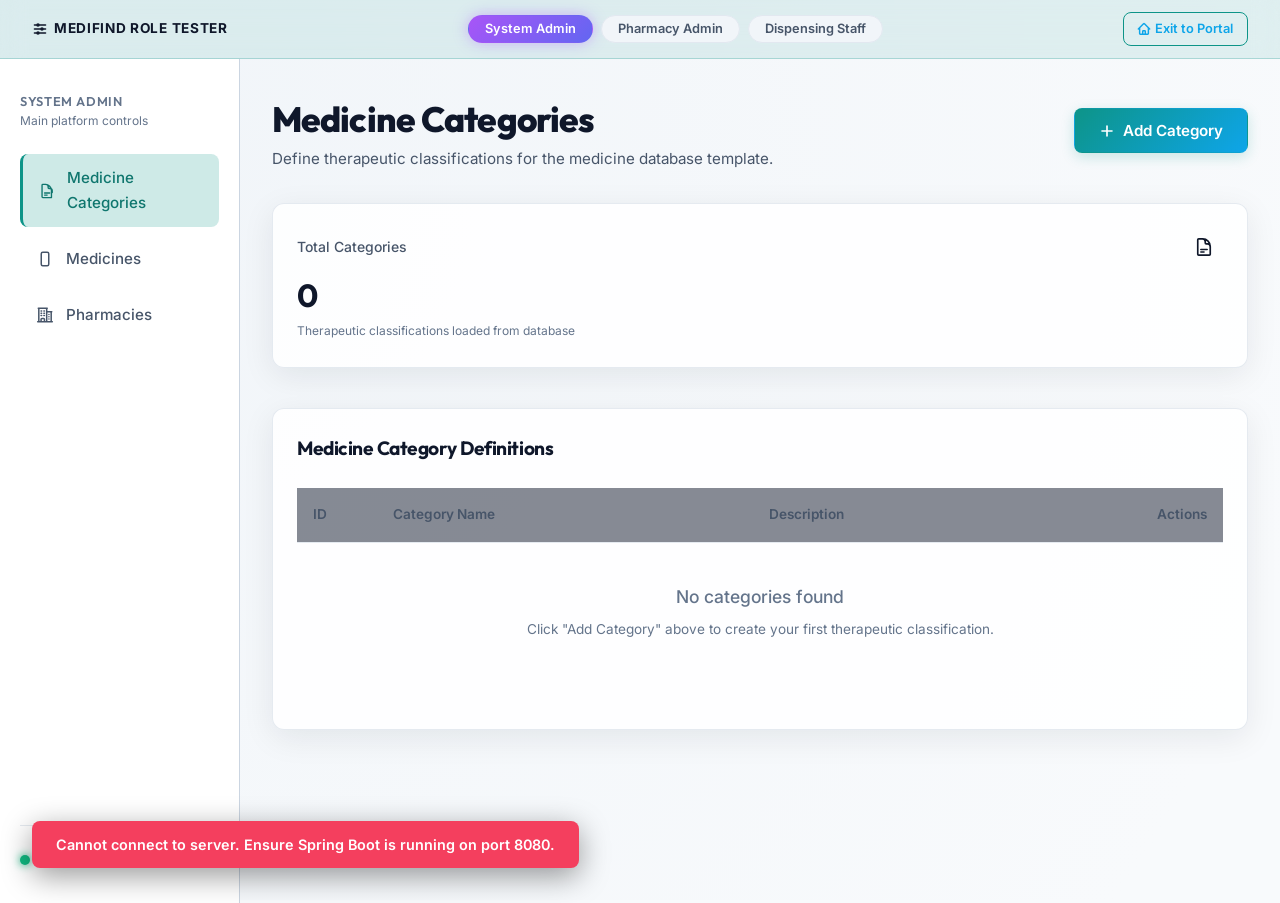
==== commit dc3bae74: "Pharmacy  API fetch completed" ====
--- a/src/main/resources/static/dashboard.html
+++ b/src/main/resources/static/dashboard.html
@@ -113,57 +113,19 @@
 
             </div>
 
-            <input
-                    type="hidden"
-                    id="category-edit-ids">
-
-            <div class="form-group">
-
-                <label
-                        class="form-label"
-                        for="category-name">
-                    Category Name
-                </label>
-
-                <input
-                        type="text"
-                        class="form-control"
-                        id="category-names"
-                        placeholder="e.g. Analgesics">
-
-            </div>
-
-            <div class="form-group">
-
-                <label
-                        class="form-label"
-                        for="category-desc">
-                    Description
-                </label>
-
-                <textarea
-                        class="form-control"
-                        id="category-desk"
-                        rows="3"
-                        placeholder="Provide category purpose...">
-            </textarea>
-
-            </div>
-
+
+            <input type="hidden" id="category-edit-id">
+            <div class="form-group">
+                <label class="form-label" for="category-name">Category Name</label>
+                <input type="text" class="form-control" id="category-name" placeholder="e.g. Analgesics">
+            </div>
+            <div class="form-group">
+                <label class="form-label" for="category-desc">Description</label>
+                <textarea class="form-control" id="category-desc" rows="3" placeholder="Provide category purpose..."></textarea>
+            </div>
             <div class="modal-actions">
-
-                <button
-                        class="btn btn-secondary"
-                        onclick="closeModal('category-modal')">
-                    Cancel
-                </button>
-
-                <button
-                        class="btn btn-primary"
-                        onclick="saveCategory()">
-                    Save Category
-                </button>
-
+                <button class="btn btn-secondary" onclick="closeModal('category-modal')">Cancel</button>
+                <button class="btn btn-primary" onclick="saveCategory()">Save Category</button>
             </div>
 
         </div>
@@ -437,19 +399,7 @@
         </div>
 
     </div>
-            <input type="hidden" id="category-edit-id">
-            <div class="form-group">
-                <label class="form-label" for="category-name">Category Name</label>
-                <input type="text" class="form-control" id="category-name" placeholder="e.g. Analgesics">
-            </div>
-            <div class="form-group">
-                <label class="form-label" for="category-desc">Description</label>
-                <textarea class="form-control" id="category-desc" rows="3" placeholder="Provide category purpose..."></textarea>
-            </div>
-            <div class="modal-actions">
-                <button class="btn btn-secondary" onclick="closeModal('category-modal')">Cancel</button>
-                <button class="btn btn-primary" onclick="saveCategory()">Save Category</button>
-            </div>
+
         </div>
     </div>
 
@@ -457,9 +407,10 @@
     <div class="modal-backdrop" id="pharmacy-modal">
         <div class="modal glass-card">
             <div class="modal-header">
-                <h2>Register Pharmacy Corporation</h2>
+                <h2 id="pharmacy-modal-title">Register Pharmacy Corporation</h2>
                 <button class="close-btn" onclick="closeModal('pharmacy-modal')">&times;</button>
             </div>
+            <input type="hidden" id="pharmacy-edit-id">
             <div class="form-group">
                 <label class="form-label" for="pharmacy-name">Pharmacy Corporate Name</label>
                 <input type="text" class="form-control" id="pharmacy-name" placeholder="e.g. MediFind Health PLC">
@@ -468,27 +419,29 @@
                 <label class="form-label" for="pharmacy-reg">Registration Number</label>
                 <input type="text" class="form-control" id="pharmacy-reg" placeholder="PH-10029-SL">
             </div>
+
             <div class="form-group">
                 <label class="form-label" for="pharmacy-phone">Contact Phone</label>
                 <input type="text" class="form-control" id="pharmacy-phone" placeholder="0115566778">
             </div>
+
             <div class="form-group">
                 <label class="form-label" for="pharmacy-email">Official Corporate Email</label>
                 <input type="email" class="form-control" id="pharmacy-email" placeholder="hq@corporate.com">
             </div>
+
             <div class="form-group">
                 <label class="form-label" for="pharmacy-owner">Assign Owner User Account</label>
-                <select class="form-control" id="pharmacy-owner">
-                    <!-- User list dynamic -->
-                </select>
+
+                <select class="form-control" id="pharmacy-owner"></select>
             </div>
             <div class="modal-actions">
-                <button class="btn btn-secondary" onclick="closeModal('pharmacy-modal')">Cancel</button>
+                <button class="btn btn-secondary" onclick="closeModal('pharmacy-modal')">Cancel
+                </button>
                 <button class="btn btn-primary" onclick="savePharmacy()">Register Corporation</button>
             </div>
         </div>
     </div>
-
     <!-- Modal: Branch CRUD -->
     <div class="modal-backdrop" id="branch-modal">
         <div class="modal glass-card">
--- a/src/main/resources/static/css/styles.css
+++ b/src/main/resources/static/css/styles.css
@@ -951,6 +951,7 @@
     animation: fadeIn 0.2s ease-out;
 }
 
+
 .modal {
     max-height: 90vh;
     overflow-y: auto;
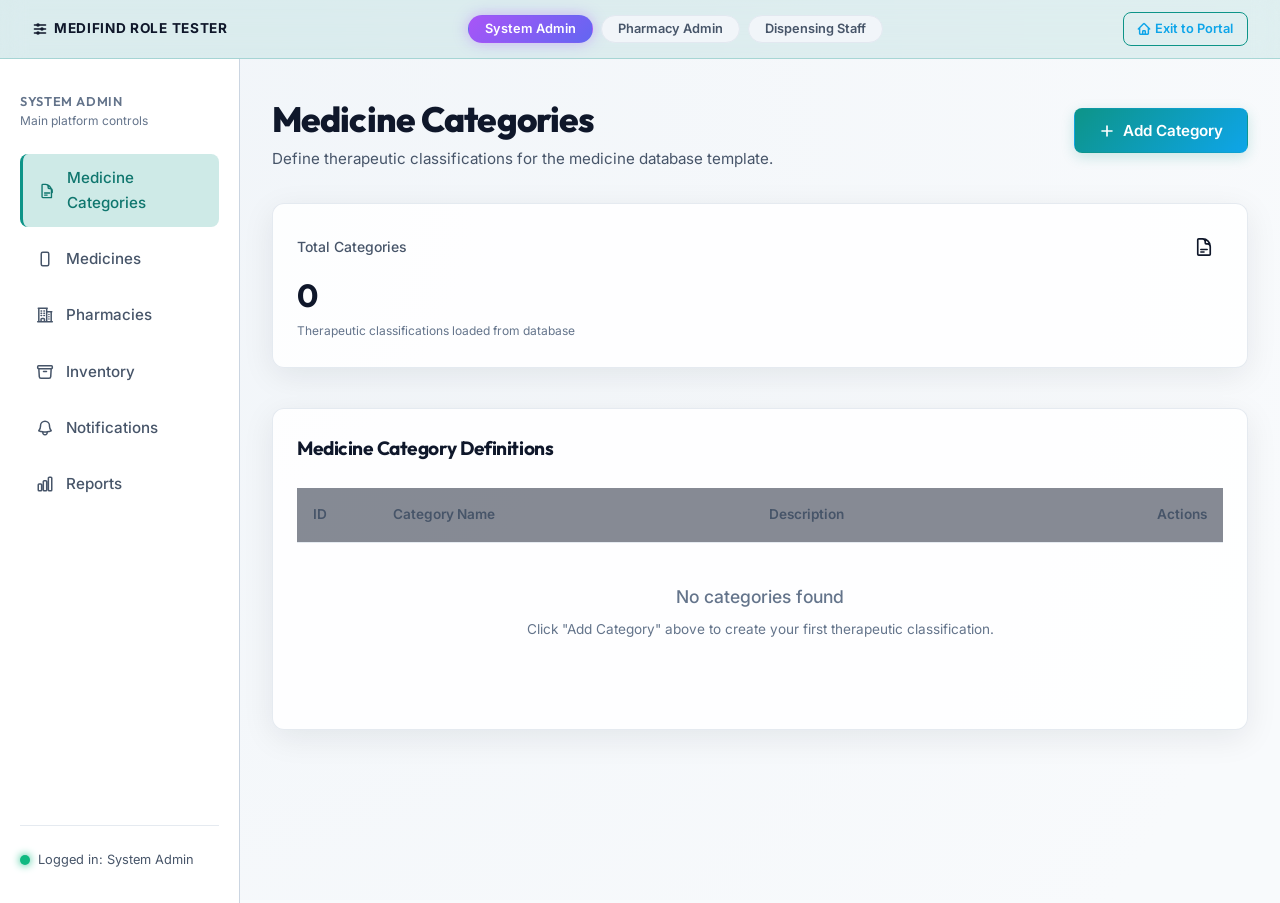
==== commit 0d08c74a: "Notification and Reports API connected" ====
--- a/src/main/resources/static/dashboard.html
+++ b/src/main/resources/static/dashboard.html
@@ -5,6 +5,7 @@
     <meta name="viewport" content="width=device-width, initial-scale=1.0">
     <title>MediFind Management Console</title>
     <link rel="stylesheet" href="css/styles.css">
+    <script src="https://code.jquery.com/jquery-3.7.1.min.js"></script>
 </head>
 <body>
 
@@ -580,8 +581,52 @@
         </div>
     </div>
 
+    <!-- =========================================================
+         MODAL: NOTIFICATION - SEND
+         ========================================================= -->
+
+    <div class="modal-backdrop" id="notification-modal">
+        <div class="modal glass-card">
+            <div class="modal-header">
+                <h2 id="notification-modal-title">Send Notification</h2>
+                <button class="close-btn" onclick="closeModal('notification-modal')">&times;</button>
+            </div>
+            <input type="hidden" id="notification-edit-id">
+            <div class="form-group">
+                <label class="form-label" for="notification-title">Title</label>
+                <input type="text" class="form-control" id="notification-title" placeholder="e.g. Low Stock Alert">
+            </div>
+            <div class="form-group">
+                <label class="form-label" for="notification-message">Message</label>
+                <textarea class="form-control" id="notification-message" rows="3" placeholder="Notification message..."></textarea>
+            </div>
+            <div class="form-group">
+                <label class="form-label" for="notification-type">Type</label>
+                <select class="form-control" id="notification-type">
+                    <option value="INFO">Info</option>
+                    <option value="WARNING">Warning</option>
+                    <option value="ALERT">Alert</option>
+                </select>
+            </div>
+            <div class="form-group">
+                <label class="form-label" for="notification-audience">Audience</label>
+                <select class="form-control" id="notification-audience">
+                    <option value="ALL">All Users</option>
+                    <option value="ADMIN">System Admins</option>
+                    <option value="PHARMACY_ADMIN">Pharmacy Admins</option>
+                    <option value="PHARMACY_STAFF">Dispensing Staff</option>
+                    <option value="CUSTOMER">Customers</option>
+                </select>
+            </div>
+            <div class="modal-actions">
+                <button class="btn btn-secondary" onclick="closeModal('notification-modal')">Cancel</button>
+                <button class="btn btn-primary" onclick="saveNotification()">Send Notification</button>
+            </div>
+        </div>
+    </div>
+
     <!-- Dashboard Controller Logic -->
-    <script src="js/dashboard.js"></script>
+    <script type="module" src="js/dashboard.js"></script>
 
 </body>
 </html>
--- a/src/main/resources/static/css/styles.css
+++ b/src/main/resources/static/css/styles.css
@@ -1,13 +1,6 @@
-/* 
- * MediFind - Professional Design System
- * Curated Color Palette: Deep Slate (#0f172a) & Mint Teal (#0d9488)
- * Typography: Outfit (Headers) & Inter (Body)
- */
-
 @import url('https://fonts.googleapis.com/css2?family=Inter:wght@300;400;500;600;700&family=Outfit:wght@400;500;600;700;800&display=swap');
 
 :root {
-    /* Color Palette */
     --bg-dark: #f8fafc;
     --bg-slate-900: #ffffff;
     --bg-slate-800: #f1f5f9;
@@ -141,6 +134,42 @@
     transform: translateY(-4px);
 }
 
+.medicine-card {
+    position: relative;
+    padding: 24px;
+    border-radius: 20px;
+
+    /* Glass effect */
+    background: rgba(255, 255, 255, 0.12);
+    backdrop-filter: blur(16px);
+    -webkit-backdrop-filter: blur(16px);
+
+    /* Glass border */
+    border: 1px solid rgba(255, 255, 255, 0.25);
+
+    /* Soft shadow */
+    box-shadow:
+            0 8px 32px rgba(0, 0, 0, 0.12),
+            inset 0 1px 0 rgba(255, 255, 255, 0.2);
+
+    transition:
+            transform 0.3s ease,
+            box-shadow 0.3s ease,
+            border-color 0.3s ease;
+
+    overflow: hidden;
+}
+
+.medicine-card:hover {
+    transform: translateY(-8px);
+
+    border-color: rgba(255, 255, 255, 0.45);
+
+    box-shadow:
+            0 16px 40px rgba(0, 0, 0, 0.18),
+            inset 0 1px 0 rgba(255, 255, 255, 0.3);
+}
+
 /* Interactive elements */
 a {
     color: var(--secondary);
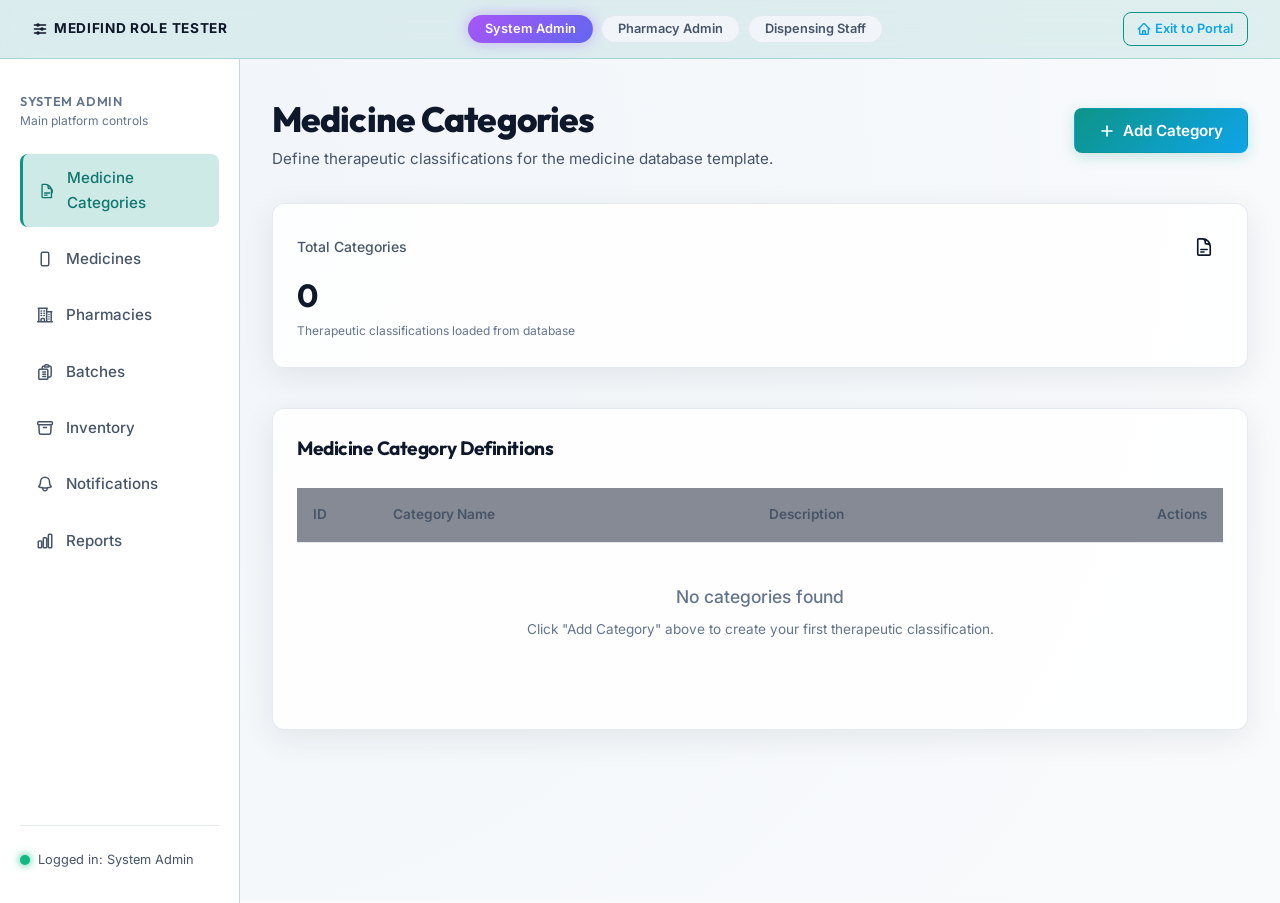
==== commit 96fde15d: "MedicineBatch API connected" ====
--- a/src/main/resources/static/dashboard.html
+++ b/src/main/resources/static/dashboard.html
@@ -9,624 +9,624 @@
 </head>
 <body>
 
-    <!-- Demo Role Switcher Toolbar -->
-    <div class="demo-bar animate-fade">
-        <div class="demo-title">
-            <svg xmlns="http://www.w3.org/2000/svg" width="16" height="16" fill="none" viewBox="0 0 24 24" stroke="currentColor" stroke-width="2.5">
-                <path stroke-linecap="round" stroke-linejoin="round" d="M10.5 6h9.75M10.5 6a1.5 1.5 0 11-3 0m3 0a1.5 1.5 0 10-3 0M3.75 6H7.5m3 12h9.75m-9.75 0a1.5 1.5 0 01-3 0m3 0a1.5 1.5 0 00-3 0m-3.75 0H7.5m9-6h3.75m-3.75 0a1.5 1.5 0 01-3 0m3 0a1.5 1.5 0 00-3 0m-9.75 0h9.75" />
-            </svg>
-            <span>MediFind Role Tester</span>
-        </div>
-        <div class="demo-roles">
-            <button class="role-tab active" data-role="ADMIN" onclick="switchRole('ADMIN')">System Admin</button>
-            <button class="role-tab" data-role="PHARMACY_ADMIN" onclick="switchRole('PHARMACY_ADMIN')">Pharmacy Admin</button>
-            <button class="role-tab" data-role="PHARMACY_STAFF" onclick="switchRole('PHARMACY_STAFF')">Dispensing Staff</button>
-        </div>
+<!-- Demo Role Switcher Toolbar -->
+<div class="demo-bar animate-fade">
+    <div class="demo-title">
+        <svg xmlns="http://www.w3.org/2000/svg" width="16" height="16" fill="none" viewBox="0 0 24 24" stroke="currentColor" stroke-width="2.5">
+            <path stroke-linecap="round" stroke-linejoin="round" d="M10.5 6h9.75M10.5 6a1.5 1.5 0 11-3 0m3 0a1.5 1.5 0 10-3 0M3.75 6H7.5m3 12h9.75m-9.75 0a1.5 1.5 0 01-3 0m3 0a1.5 1.5 0 00-3 0m-3.75 0H7.5m9-6h3.75m-3.75 0a1.5 1.5 0 01-3 0m3 0a1.5 1.5 0 00-3 0m-9.75 0h9.75" />
+        </svg>
+        <span>MediFind Role Tester</span>
+    </div>
+    <div class="demo-roles">
+        <button class="role-tab active" data-role="ADMIN" onclick="switchRole('ADMIN')">System Admin</button>
+        <button class="role-tab" data-role="PHARMACY_ADMIN" onclick="switchRole('PHARMACY_ADMIN')">Pharmacy Admin</button>
+        <button class="role-tab" data-role="PHARMACY_STAFF" onclick="switchRole('PHARMACY_STAFF')">Dispensing Staff</button>
+    </div>
+    <div>
+        <a href="index.html" class="btn btn-outline" style="padding: 0.35rem 0.85rem; font-size: 0.8rem; display: flex; align-items: center; gap: 4px;">
+            <svg xmlns="http://www.w3.org/2000/svg" width="14" height="14" fill="none" viewBox="0 0 24 24" stroke="currentColor" stroke-width="2.5">
+                <path stroke-linecap="round" stroke-linejoin="round" d="M2.25 12l8.954-8.955c.44-.439 1.152-.439 1.591 0L21.75 12M4.5 9.75v10.125c0 .621.504 1.125 1.125 1.125H9.75v-4.875c0-.621.504-1.125 1.125-1.125h2.25c.621 0 1.125.504 1.125 1.125V21h4.125c.621 0 1.125-.504 1.125-1.125V9.75M8.25 21h8.25" />
+            </svg> Exit to Portal
+        </a>
+    </div>
+</div>
+
+<!-- Layout Grid -->
+<div class="dash-layout">
+    <!-- Sidebar Navigation -->
+    <aside class="dash-sidebar animate-fade">
         <div>
-            <a href="index.html" class="btn btn-outline" style="padding: 0.35rem 0.85rem; font-size: 0.8rem; display: flex; align-items: center; gap: 4px;">
-                <svg xmlns="http://www.w3.org/2000/svg" width="14" height="14" fill="none" viewBox="0 0 24 24" stroke="currentColor" stroke-width="2.5">
-                    <path stroke-linecap="round" stroke-linejoin="round" d="M2.25 12l8.954-8.955c.44-.439 1.152-.439 1.591 0L21.75 12M4.5 9.75v10.125c0 .621.504 1.125 1.125 1.125H9.75v-4.875c0-.621.504-1.125 1.125-1.125h2.25c.621 0 1.125.504 1.125 1.125V21h4.125c.621 0 1.125-.504 1.125-1.125V9.75M8.25 21h8.25" />
-                </svg> Exit to Portal
-            </a>
-        </div>
-    </div>
-
-    <!-- Layout Grid -->
-    <div class="dash-layout">
-        <!-- Sidebar Navigation -->
-        <aside class="dash-sidebar animate-fade">
+            <h3 class="sidebar-title" id="sidebar-role-title">System Admin</h3>
+            <p style="font-size: 0.75rem; color: var(--text-muted); margin-bottom: 1.5rem;" id="sidebar-role-desc">Main platform controls</p>
+            <ul class="sidebar-menu" id="sidebar-menu-list">
+                <!-- Sidebar items injected dynamically based on role -->
+            </ul>
+        </div>
+
+        <div style="margin-top: auto; border-top: 1px solid var(--glass-border); padding-top: 1.5rem;">
+            <div style="display: flex; align-items: center; gap: 8px;">
+                <div style="width: 10px; height: 10px; border-radius: 50%; background: var(--accent-emerald); box-shadow: 0 0 8px var(--accent-emerald);"></div>
+                <span style="font-size: 0.8rem; color: var(--text-secondary);" id="active-user-status">Logged in: Admin</span>
+            </div>
+        </div>
+    </aside>
+
+    <!-- Main Workspace Area -->
+    <main class="dash-content animate-fade">
+        <!-- Header area -->
+        <div style="display: flex; justify-content: space-between; align-items: center; margin-bottom: 2rem;">
             <div>
-                <h3 class="sidebar-title" id="sidebar-role-title">System Admin</h3>
-                <p style="font-size: 0.75rem; color: var(--text-muted); margin-bottom: 1.5rem;" id="sidebar-role-desc">Main platform controls</p>
-                <ul class="sidebar-menu" id="sidebar-menu-list">
-                    <!-- Sidebar items injected dynamically based on role -->
-                </ul>
+                <h1 id="workspace-title" style="font-size: 2.2rem; font-weight: 800;">Management Workspace</h1>
+                <p id="workspace-desc" style="color: var(--text-secondary); font-size: 0.95rem;">Review analytics and configure core parameters.</p>
             </div>
-            
-            <div style="margin-top: auto; border-top: 1px solid var(--glass-border); padding-top: 1.5rem;">
-                <div style="display: flex; align-items: center; gap: 8px;">
-                    <div style="width: 10px; height: 10px; border-radius: 50%; background: var(--accent-emerald); box-shadow: 0 0 8px var(--accent-emerald);"></div>
-                    <span style="font-size: 0.8rem; color: var(--text-secondary);" id="active-user-status">Logged in: Admin</span>
+            <div id="workspace-actions">
+                <!-- Action buttons injected dynamically -->
+            </div>
+        </div>
+
+        <!-- Dashboard Analytics Widgets (Stats) -->
+        <div class="grid-stats" id="workspace-stats">
+            <!-- Stat widgets injected dynamically -->
+        </div>
+
+        <!-- Central Data Section -->
+        <div class="glass-card" style="padding: 1.5rem; margin-bottom: 2rem;">
+            <div id="workspace-table-header" style="display: flex; justify-content: space-between; align-items: center; margin-bottom: 1rem;">
+                <h3 style="font-size: 1.2rem;" id="table-panel-title">Data Records</h3>
+                <div id="table-panel-filters" style="display: flex; gap: 10px;">
+                    <!-- Inline search or filter drops -->
                 </div>
             </div>
-        </aside>
-
-        <!-- Main Workspace Area -->
-        <main class="dash-content animate-fade">
-            <!-- Header area -->
-            <div style="display: flex; justify-content: space-between; align-items: center; margin-bottom: 2rem;">
-                <div>
-                    <h1 id="workspace-title" style="font-size: 2.2rem; font-weight: 800;">Management Workspace</h1>
-                    <p id="workspace-desc" style="color: var(--text-secondary); font-size: 0.95rem;">Review analytics and configure core parameters.</p>
-                </div>
-                <div id="workspace-actions">
-                    <!-- Action buttons injected dynamically -->
-                </div>
+
+            <div class="table-container">
+                <table id="workspace-table">
+                    <thead id="workspace-table-head">
+                    <!-- Table headers dynamic -->
+                    </thead>
+                    <tbody id="workspace-table-body">
+                    <!-- Table body dynamic -->
+                    </tbody>
+                </table>
             </div>
-
-            <!-- Dashboard Analytics Widgets (Stats) -->
-            <div class="grid-stats" id="workspace-stats">
-                <!-- Stat widgets injected dynamically -->
-            </div>
-
-            <!-- Central Data Section -->
-            <div class="glass-card" style="padding: 1.5rem; margin-bottom: 2rem;">
-                <div id="workspace-table-header" style="display: flex; justify-content: space-between; align-items: center; margin-bottom: 1rem;">
-                    <h3 style="font-size: 1.2rem;" id="table-panel-title">Data Records</h3>
-                    <div id="table-panel-filters" style="display: flex; gap: 10px;">
-                        <!-- Inline search or filter drops -->
-                    </div>
-                </div>
-                
-                <div class="table-container">
-                    <table id="workspace-table">
-                        <thead id="workspace-table-head">
-                            <!-- Table headers dynamic -->
-                        </thead>
-                        <tbody id="workspace-table-body">
-                            <!-- Table body dynamic -->
-                        </tbody>
-                    </table>
-                </div>
-            </div>
-        </main>
-    </div>
-
-    <!-- =========================================================
-     MODAL: CATEGORY CRUD
+        </div>
+    </main>
+</div>
+
+<!-- =========================================================
+ MODAL: CATEGORY CRUD
+ ========================================================= -->
+
+<div class="modal-backdrop" id="category-modal">
+
+    <div class="modal glass-card">
+
+        <div class="modal-header">
+
+            <h2 id="category-modal-title">
+                Create Medicine Category
+            </h2>
+
+            <button
+                    class="close-btn"
+                    onclick="closeModal('category-modal')">
+                &times;
+            </button>
+
+        </div>
+
+
+        <input type="hidden" id="category-edit-id">
+        <div class="form-group">
+            <label class="form-label" for="category-name">Category Name</label>
+            <input type="text" class="form-control" id="category-name" placeholder="e.g. Analgesics">
+        </div>
+        <div class="form-group">
+            <label class="form-label" for="category-desc">Description</label>
+            <textarea class="form-control" id="category-desc" rows="3" placeholder="Provide category purpose..."></textarea>
+        </div>
+        <div class="modal-actions">
+            <button class="btn btn-secondary" onclick="closeModal('category-modal')">Cancel</button>
+            <button class="btn btn-primary" onclick="saveCategory()">Save Category</button>
+        </div>
+
+    </div>
+
+</div>
+
+
+<!-- =========================================================
+     MODAL: MEDICINE CRUD
      ========================================================= -->
 
-    <div class="modal-backdrop" id="category-modal">
-
-        <div class="modal glass-card">
-
-            <div class="modal-header">
-
-                <h2 id="category-modal-title">
-                    Create Medicine Category
-                </h2>
-
-                <button
-                        class="close-btn"
-                        onclick="closeModal('category-modal')">
-                    &times;
-                </button>
-
-            </div>
-
-
-            <input type="hidden" id="category-edit-id">
+<div class="modal-backdrop" id="medicine-modal">
+
+    <div class="modal glass-card">
+
+        <div class="modal-header">
+
+            <h2 id="medicine-modal-title">
+                Create Medicine
+            </h2>
+
+            <button
+                    class="close-btn"
+                    onclick="closeModal('medicine-modal')">
+                &times;
+            </button>
+
+        </div>
+
+        <!-- Hidden ID -->
+        <input
+                type="hidden"
+                id="medicine-edit-id">
+
+
+        <!-- Medicine Name -->
+        <div class="form-group">
+
+            <label
+                    class="form-label"
+                    for="medicine-name">
+                Medicine Name
+            </label>
+
+            <input
+                    type="text"
+                    class="form-control"
+                    id="medicine-name"
+                    placeholder="e.g. Amoxicillin 500mg">
+
+        </div>
+
+
+        <!-- Generic Name -->
+        <div class="form-group">
+
+            <label
+                    class="form-label"
+                    for="medicine-generic-name">
+                Generic Name
+            </label>
+
+            <input
+                    type="text"
+                    class="form-control"
+                    id="medicine-generic-name"
+                    placeholder="e.g. Amoxicillin">
+
+        </div>
+
+
+        <!-- Brand Name -->
+        <div class="form-group">
+
+            <label
+                    class="form-label"
+                    for="medicine-brand-name">
+                Brand Name
+            </label>
+
+            <input
+                    type="text"
+                    class="form-control"
+                    id="medicine-brand-name"
+                    placeholder="e.g. Amoxil">
+
+        </div>
+
+
+        <!-- Dosage Form -->
+        <div class="form-group">
+
+            <label
+                    class="form-label"
+                    for="medicine-dosage-form">
+                Dosage Form
+            </label>
+
+            <select
+                    class="form-control"
+                    id="medicine-dosage-form">
+
+                <option value="">
+                    Select dosage form
+                </option>
+
+                <option value="Tablet">
+                    Tablet
+                </option>
+
+                <option value="Capsule">
+                    Capsule
+                </option>
+
+                <option value="Syrup">
+                    Syrup
+                </option>
+
+                <option value="Injection">
+                    Injection
+                </option>
+
+                <option value="Cream">
+                    Cream
+                </option>
+
+                <option value="Inhaler">
+                    Inhaler
+                </option>
+
+                <option value="Drops">
+                    Drops
+                </option>
+
+            </select>
+
+        </div>
+
+
+        <!-- Strength -->
+        <div class="form-group">
+
+            <label
+                    class="form-label"
+                    for="medicine-strength">
+                Strength
+            </label>
+
+            <input
+                    type="text"
+                    class="form-control"
+                    id="medicine-strength"
+                    placeholder="e.g. 500mg">
+
+        </div>
+
+
+        <!-- Category -->
+        <div class="form-group">
+
+            <label
+                    class="form-label"
+                    for="medicine-category-id">
+                Medicine Category
+            </label>
+
+            <select
+                    class="form-control"
+                    id="medicine-category-id">
+
+                <option value="">
+                    Select category
+                </option>
+
+            </select>
+
+        </div>
+
+
+        <!-- Description -->
+        <div class="form-group">
+
+            <label
+                    class="form-label"
+                    for="medicine-description">
+                Description
+            </label>
+
+            <textarea
+                    class="form-control"
+                    id="medicine-description"
+                    rows="3"
+                    placeholder="Medicine description...">
+            </textarea>
+
+        </div>
+
+
+        <!-- Prescription -->
+        <div class="form-group">
+
+            <label
+                    class="form-label"
+                    for="medicine-prescription-required">
+                Prescription Required
+            </label>
+
+            <select
+                    class="form-control"
+                    id="medicine-prescription-required">
+
+                <option value="false">
+                    No
+                </option>
+
+                <option value="true">
+                    Yes
+                </option>
+
+            </select>
+
+        </div>
+
+
+        <!-- Active -->
+        <div class="form-group">
+
+            <label
+                    class="form-label"
+                    for="medicine-active">
+                Status
+            </label>
+
+            <select
+                    class="form-control"
+                    id="medicine-active">
+
+                <option value="true">
+                    Active
+                </option>
+
+                <option value="false">
+                    Inactive
+                </option>
+
+            </select>
+
+        </div>
+
+
+        <!-- Actions -->
+        <div class="modal-actions"
+             style="display: flex !important; justify-content: flex-end !important; gap: 10px !important; margin-top: 20px !important;">
+
+            <button
+                    type="button"
+                    class="btn btn-secondary"
+                    onclick="closeModal('medicine-modal')">
+                Cancel
+            </button>
+
+            <button
+                    type="button"
+                    class="btn btn-primary"
+                    onclick="saveMedicine()">
+                Save Medicine
+            </button>
+
+        </div>
+
+    </div>
+
+</div>
+
+</div>
+</div>
+
+<!-- Modal: Pharmacy Registration -->
+<div class="modal-backdrop" id="pharmacy-modal">
+    <div class="modal glass-card">
+        <div class="modal-header">
+            <h2 id="pharmacy-modal-title">Register Pharmacy Corporation</h2>
+            <button class="close-btn" onclick="closeModal('pharmacy-modal')">&times;</button>
+        </div>
+        <input type="hidden" id="pharmacy-edit-id">
+        <div class="form-group">
+            <label class="form-label" for="pharmacy-name">Pharmacy Corporate Name</label>
+            <input type="text" class="form-control" id="pharmacy-name" placeholder="e.g. MediFind Health PLC">
+        </div>
+        <div class="form-group">
+            <label class="form-label" for="pharmacy-reg">Registration Number</label>
+            <input type="text" class="form-control" id="pharmacy-reg" placeholder="PH-10029-SL">
+        </div>
+
+        <div class="form-group">
+            <label class="form-label" for="pharmacy-phone">Contact Phone</label>
+            <input type="text" class="form-control" id="pharmacy-phone" placeholder="0115566778">
+        </div>
+
+        <div class="form-group">
+            <label class="form-label" for="pharmacy-email">Official Corporate Email</label>
+            <input type="email" class="form-control" id="pharmacy-email" placeholder="hq@corporate.com">
+        </div>
+
+        <div class="form-group">
+            <label class="form-label" for="pharmacy-owner">Assign Owner User Account</label>
+
+            <select class="form-control" id="pharmacy-owner"></select>
+        </div>
+        <div class="modal-actions">
+            <button class="btn btn-secondary" onclick="closeModal('pharmacy-modal')">Cancel
+            </button>
+            <button class="btn btn-primary" onclick="savePharmacy()">Register Corporation</button>
+        </div>
+    </div>
+</div>
+<!-- Modal: Branch CRUD -->
+<div class="modal-backdrop" id="branch-modal">
+    <div class="modal glass-card">
+        <div class="modal-header">
+            <h2 id="branch-modal-title">Create Pharmacy Branch</h2>
+            <button class="close-btn" onclick="closeModal('branch-modal')">&times;</button>
+        </div>
+        <input type="hidden" id="branch-edit-id">
+        <div class="form-group">
+            <label class="form-label" for="branch-name">Branch Outlet Name</label>
+            <input type="text" class="form-control" id="branch-name" placeholder="e.g. Colombo Town Center Branch">
+        </div>
+        <div class="form-group">
+            <label class="form-label" for="branch-address">Address Location</label>
+            <input type="text" class="form-control" id="branch-address" placeholder="12 Union Place">
+        </div>
+        <div class="form-group">
+            <label class="form-label" for="branch-city">City</label>
+            <input type="text" class="form-control" id="branch-city" placeholder="Colombo">
+        </div>
+        <div class="form-group">
+            <label class="form-label" for="branch-phone">Branch Direct Phone</label>
+            <input type="text" class="form-control" id="branch-phone" placeholder="0119876541">
+        </div>
+        <div class="form-group">
+            <label class="form-label" for="branch-email">Branch Email</label>
+            <input type="email" class="form-control" id="branch-email" placeholder="towncenter@medifind.com">
+        </div>
+        <div class="modal-actions">
+            <button class="btn btn-secondary" onclick="closeModal('branch-modal')">Cancel</button>
+            <button class="btn btn-primary" onclick="saveBranch()">Save Branch</button>
+        </div>
+    </div>
+</div>
+
+<!-- Modal: Batch CRUD -->
+<div class="modal-backdrop" id="batch-modal">
+    <div class="modal glass-card">
+        <div class="modal-header">
+            <h2 id="batch-modal-title">Register Medicine Import Batch</h2>
+            <button class="close-btn" onclick="closeModal('batch-modal')">&times;</button>
+        </div>
+        <input type="hidden" id="batch-edit-id">
+        <div class="form-group">
+            <label class="form-label" for="batch-medicine">Target Medicine Catalog Item</label>
+            <select class="form-control" id="batch-medicine">
+                <!-- Dynamic medicine template list -->
+            </select>
+        </div>
+        <div class="form-group">
+            <label class="form-label" for="batch-num">Batch Number (Unique Identifier)</label>
+            <input type="text" class="form-control" id="batch-num" placeholder="e.g. BAT-AMX-99">
+        </div>
+        <div class="form-group">
+            <label class="form-label" for="batch-price">Unit Price (LKR)</label>
+            <input type="number" step="0.01" class="form-control" id="batch-price" placeholder="45.00">
+        </div>
+        <div class="form-group">
+            <label class="form-label" for="batch-qty">Batch Intake Quantity</label>
+            <input type="number" class="form-control" id="batch-qty" placeholder="1000">
+        </div>
+        <div style="display: grid; grid-template-columns: 1fr 1fr; gap: 15px;">
             <div class="form-group">
-                <label class="form-label" for="category-name">Category Name</label>
-                <input type="text" class="form-control" id="category-name" placeholder="e.g. Analgesics">
+                <label class="form-label" for="batch-mfg">Manufacture Date</label>
+                <input type="date" class="form-control" id="batch-mfg">
             </div>
             <div class="form-group">
-                <label class="form-label" for="category-desc">Description</label>
-                <textarea class="form-control" id="category-desc" rows="3" placeholder="Provide category purpose..."></textarea>
+                <label class="form-label" for="batch-exp">Expiry Date</label>
+                <input type="date" class="form-control" id="batch-exp">
             </div>
-            <div class="modal-actions">
-                <button class="btn btn-secondary" onclick="closeModal('category-modal')">Cancel</button>
-                <button class="btn btn-primary" onclick="saveCategory()">Save Category</button>
-            </div>
-
-        </div>
-
-    </div>
-
-
-    <!-- =========================================================
-         MODAL: MEDICINE CRUD
-         ========================================================= -->
-
-    <div class="modal-backdrop" id="medicine-modal">
-
-        <div class="modal glass-card">
-
-            <div class="modal-header">
-
-                <h2 id="medicine-modal-title">
-                    Create Medicine
-                </h2>
-
-                <button
-                        class="close-btn"
-                        onclick="closeModal('medicine-modal')">
-                    &times;
-                </button>
-
-            </div>
-
-            <!-- Hidden ID -->
-            <input
-                    type="hidden"
-                    id="medicine-edit-id">
-
-
-            <!-- Medicine Name -->
-            <div class="form-group">
-
-                <label
-                        class="form-label"
-                        for="medicine-name">
-                    Medicine Name
-                </label>
-
-                <input
-                        type="text"
-                        class="form-control"
-                        id="medicine-name"
-                        placeholder="e.g. Amoxicillin 500mg">
-
-            </div>
-
-
-            <!-- Generic Name -->
-            <div class="form-group">
-
-                <label
-                        class="form-label"
-                        for="medicine-generic-name">
-                    Generic Name
-                </label>
-
-                <input
-                        type="text"
-                        class="form-control"
-                        id="medicine-generic-name"
-                        placeholder="e.g. Amoxicillin">
-
-            </div>
-
-
-            <!-- Brand Name -->
-            <div class="form-group">
-
-                <label
-                        class="form-label"
-                        for="medicine-brand-name">
-                    Brand Name
-                </label>
-
-                <input
-                        type="text"
-                        class="form-control"
-                        id="medicine-brand-name"
-                        placeholder="e.g. Amoxil">
-
-            </div>
-
-
-            <!-- Dosage Form -->
-            <div class="form-group">
-
-                <label
-                        class="form-label"
-                        for="medicine-dosage-form">
-                    Dosage Form
-                </label>
-
-                <select
-                        class="form-control"
-                        id="medicine-dosage-form">
-
-                    <option value="">
-                        Select dosage form
-                    </option>
-
-                    <option value="Tablet">
-                        Tablet
-                    </option>
-
-                    <option value="Capsule">
-                        Capsule
-                    </option>
-
-                    <option value="Syrup">
-                        Syrup
-                    </option>
-
-                    <option value="Injection">
-                        Injection
-                    </option>
-
-                    <option value="Cream">
-                        Cream
-                    </option>
-
-                    <option value="Inhaler">
-                        Inhaler
-                    </option>
-
-                    <option value="Drops">
-                        Drops
-                    </option>
-
-                </select>
-
-            </div>
-
-
-            <!-- Strength -->
-            <div class="form-group">
-
-                <label
-                        class="form-label"
-                        for="medicine-strength">
-                    Strength
-                </label>
-
-                <input
-                        type="text"
-                        class="form-control"
-                        id="medicine-strength"
-                        placeholder="e.g. 500mg">
-
-            </div>
-
-
-            <!-- Category -->
-            <div class="form-group">
-
-                <label
-                        class="form-label"
-                        for="medicine-category-id">
-                    Medicine Category
-                </label>
-
-                <select
-                        class="form-control"
-                        id="medicine-category-id">
-
-                    <option value="">
-                        Select category
-                    </option>
-
-                </select>
-
-            </div>
-
-
-            <!-- Description -->
-            <div class="form-group">
-
-                <label
-                        class="form-label"
-                        for="medicine-description">
-                    Description
-                </label>
-
-                <textarea
-                        class="form-control"
-                        id="medicine-description"
-                        rows="3"
-                        placeholder="Medicine description...">
-            </textarea>
-
-            </div>
-
-
-            <!-- Prescription -->
-            <div class="form-group">
-
-                <label
-                        class="form-label"
-                        for="medicine-prescription-required">
-                    Prescription Required
-                </label>
-
-                <select
-                        class="form-control"
-                        id="medicine-prescription-required">
-
-                    <option value="false">
-                        No
-                    </option>
-
-                    <option value="true">
-                        Yes
-                    </option>
-
-                </select>
-
-            </div>
-
-
-            <!-- Active -->
-            <div class="form-group">
-
-                <label
-                        class="form-label"
-                        for="medicine-active">
-                    Status
-                </label>
-
-                <select
-                        class="form-control"
-                        id="medicine-active">
-
-                    <option value="true">
-                        Active
-                    </option>
-
-                    <option value="false">
-                        Inactive
-                    </option>
-
-                </select>
-
-            </div>
-
-
-            <!-- Actions -->
-            <div class="modal-actions"
-                 style="display: flex !important; justify-content: flex-end !important; gap: 10px !important; margin-top: 20px !important;">
-
-                <button
-                        type="button"
-                        class="btn btn-secondary"
-                        onclick="closeModal('medicine-modal')">
-                    Cancel
-                </button>
-
-                <button
-                        type="button"
-                        class="btn btn-primary"
-                        onclick="saveMedicine()">
-                    Save Medicine
-                </button>
-
-            </div>
-
-        </div>
-
-    </div>
-
-        </div>
-    </div>
-
-    <!-- Modal: Pharmacy Registration -->
-    <div class="modal-backdrop" id="pharmacy-modal">
-        <div class="modal glass-card">
-            <div class="modal-header">
-                <h2 id="pharmacy-modal-title">Register Pharmacy Corporation</h2>
-                <button class="close-btn" onclick="closeModal('pharmacy-modal')">&times;</button>
-            </div>
-            <input type="hidden" id="pharmacy-edit-id">
-            <div class="form-group">
-                <label class="form-label" for="pharmacy-name">Pharmacy Corporate Name</label>
-                <input type="text" class="form-control" id="pharmacy-name" placeholder="e.g. MediFind Health PLC">
-            </div>
-            <div class="form-group">
-                <label class="form-label" for="pharmacy-reg">Registration Number</label>
-                <input type="text" class="form-control" id="pharmacy-reg" placeholder="PH-10029-SL">
-            </div>
-
-            <div class="form-group">
-                <label class="form-label" for="pharmacy-phone">Contact Phone</label>
-                <input type="text" class="form-control" id="pharmacy-phone" placeholder="0115566778">
-            </div>
-
-            <div class="form-group">
-                <label class="form-label" for="pharmacy-email">Official Corporate Email</label>
-                <input type="email" class="form-control" id="pharmacy-email" placeholder="hq@corporate.com">
-            </div>
-
-            <div class="form-group">
-                <label class="form-label" for="pharmacy-owner">Assign Owner User Account</label>
-
-                <select class="form-control" id="pharmacy-owner"></select>
-            </div>
-            <div class="modal-actions">
-                <button class="btn btn-secondary" onclick="closeModal('pharmacy-modal')">Cancel
-                </button>
-                <button class="btn btn-primary" onclick="savePharmacy()">Register Corporation</button>
-            </div>
-        </div>
-    </div>
-    <!-- Modal: Branch CRUD -->
-    <div class="modal-backdrop" id="branch-modal">
-        <div class="modal glass-card">
-            <div class="modal-header">
-                <h2 id="branch-modal-title">Create Pharmacy Branch</h2>
-                <button class="close-btn" onclick="closeModal('branch-modal')">&times;</button>
-            </div>
-            <input type="hidden" id="branch-edit-id">
-            <div class="form-group">
-                <label class="form-label" for="branch-name">Branch Outlet Name</label>
-                <input type="text" class="form-control" id="branch-name" placeholder="e.g. Colombo Town Center Branch">
-            </div>
-            <div class="form-group">
-                <label class="form-label" for="branch-address">Address Location</label>
-                <input type="text" class="form-control" id="branch-address" placeholder="12 Union Place">
-            </div>
-            <div class="form-group">
-                <label class="form-label" for="branch-city">City</label>
-                <input type="text" class="form-control" id="branch-city" placeholder="Colombo">
-            </div>
-            <div class="form-group">
-                <label class="form-label" for="branch-phone">Branch Direct Phone</label>
-                <input type="text" class="form-control" id="branch-phone" placeholder="0119876541">
-            </div>
-            <div class="form-group">
-                <label class="form-label" for="branch-email">Branch Email</label>
-                <input type="email" class="form-control" id="branch-email" placeholder="towncenter@medifind.com">
-            </div>
-            <div class="modal-actions">
-                <button class="btn btn-secondary" onclick="closeModal('branch-modal')">Cancel</button>
-                <button class="btn btn-primary" onclick="saveBranch()">Save Branch</button>
-            </div>
-        </div>
-    </div>
-
-    <!-- Modal: Batch CRUD -->
-    <div class="modal-backdrop" id="batch-modal">
-        <div class="modal glass-card">
-            <div class="modal-header">
-                <h2 id="batch-modal-title">Register Medicine Import Batch</h2>
-                <button class="close-btn" onclick="closeModal('batch-modal')">&times;</button>
-            </div>
-            <input type="hidden" id="batch-edit-id">
-            <div class="form-group">
-                <label class="form-label" for="batch-medicine">Target Medicine Catalog Item</label>
-                <select class="form-control" id="batch-medicine">
-                    <!-- Dynamic medicine template list -->
-                </select>
-            </div>
-            <div class="form-group">
-                <label class="form-label" for="batch-num">Batch Number (Unique Identifier)</label>
-                <input type="text" class="form-control" id="batch-num" placeholder="e.g. BAT-AMX-99">
-            </div>
-            <div class="form-group">
-                <label class="form-label" for="batch-price">Unit Price (LKR)</label>
-                <input type="number" step="0.01" class="form-control" id="batch-price" placeholder="45.00">
-            </div>
-            <div class="form-group">
-                <label class="form-label" for="batch-qty">Batch Intake Quantity</label>
-                <input type="number" class="form-control" id="batch-qty" placeholder="1000">
-            </div>
-            <div style="display: grid; grid-template-columns: 1fr 1fr; gap: 15px;">
-                <div class="form-group">
-                    <label class="form-label" for="batch-mfg">Manufacture Date</label>
-                    <input type="date" class="form-control" id="batch-mfg">
-                </div>
-                <div class="form-group">
-                    <label class="form-label" for="batch-exp">Expiry Date</label>
-                    <input type="date" class="form-control" id="batch-exp">
-                </div>
-            </div>
-            <div class="modal-actions">
-                <button class="btn btn-secondary" onclick="closeModal('batch-modal')">Cancel</button>
-                <button class="btn btn-primary" onclick="saveBatch()">Add Batch</button>
-            </div>
-        </div>
-    </div>
-
-    <!-- Modal: Inventory Reorder Levels -->
-    <div class="modal-backdrop" id="inventory-modal">
-        <div class="modal glass-card">
-            <div class="modal-header">
-                <h2>Configure Stock Settings</h2>
-                <button class="close-btn" onclick="closeModal('inventory-modal')">&times;</button>
-            </div>
-            <input type="hidden" id="inventory-edit-id">
-            <div class="form-group">
-                <label class="form-label" for="inventory-med-name">Medicine / Batch Item</label>
-                <input type="text" class="form-control" id="inventory-med-name" readonly style="background: rgba(0,0,0,0.2);">
-            </div>
-            <div class="form-group">
-                <label class="form-label" for="inventory-qty">Current Physical Quantity</label>
-                <input type="number" class="form-control" id="inventory-qty">
-            </div>
-            <div class="form-group">
-                <label class="form-label" for="inventory-reorder">Low Stock Reorder Threshold</label>
-                <input type="number" class="form-control" id="inventory-reorder">
-            </div>
-            <div class="modal-actions">
-                <button class="btn btn-secondary" onclick="closeModal('inventory-modal')">Cancel</button>
-                <button class="btn btn-primary" onclick="saveInventory()">Update stock</button>
-            </div>
-        </div>
-    </div>
-
-    <!-- Modal: Process Reservation Staff Panel -->
-    <div class="modal-backdrop" id="reservation-process-modal">
-        <div class="modal glass-card">
-            <div class="modal-header">
-                <h2>Dispense / Process Reservation</h2>
-                <button class="close-btn" onclick="closeModal('reservation-process-modal')">&times;</button>
-            </div>
-            <input type="hidden" id="process-res-id">
-            <div class="glass-card" style="padding: 1rem; background: rgba(0,0,0,0.25); margin-bottom: 1.5rem;">
-                <div style="margin-bottom: 8px;"><strong>Customer:</strong> <span id="process-res-user">John Customer</span></div>
-                <div style="margin-bottom: 8px;"><strong>Reserved Items:</strong> <span id="process-res-items">Amoxicillin x20</span></div>
-                <div><strong>Client Notes:</strong> <small id="process-res-notes" style="color: var(--text-secondary);">Bring slip</small></div>
-            </div>
-            <div class="form-group">
-                <label class="form-label" for="process-status">Action State</label>
-                <select class="form-control" id="process-status">
-                    <option value="PENDING">Pending (Verification)</option>
-                    <option value="PREPARED">Prepared (Ready in Dispensing cabinet)</option>
-                    <option value="COMPLETED">Completed (Picked Up & Paid)</option>
-                    <option value="CANCELLED">Cancelled (Out of stock / Invalid Rx)</option>
-                </select>
-            </div>
-            <div class="form-group">
-                <label class="form-label" for="process-feedback">Internal Staff Note / Dispensing Comments</label>
-                <textarea class="form-control" id="process-feedback" rows="2" placeholder="e.g. Verified Rx copy. Shelf position: D-23."></textarea>
-            </div>
-            <div class="modal-actions">
-                <button class="btn btn-secondary" onclick="closeModal('reservation-process-modal')">Cancel</button>
-                <button class="btn btn-primary" onclick="saveReservationStatus()">Apply Status</button>
-            </div>
-        </div>
-    </div>
-
-    <!-- =========================================================
-         MODAL: NOTIFICATION - SEND
-         ========================================================= -->
-
-    <div class="modal-backdrop" id="notification-modal">
-        <div class="modal glass-card">
-            <div class="modal-header">
-                <h2 id="notification-modal-title">Send Notification</h2>
-                <button class="close-btn" onclick="closeModal('notification-modal')">&times;</button>
-            </div>
-            <input type="hidden" id="notification-edit-id">
-            <div class="form-group">
-                <label class="form-label" for="notification-title">Title</label>
-                <input type="text" class="form-control" id="notification-title" placeholder="e.g. Low Stock Alert">
-            </div>
-            <div class="form-group">
-                <label class="form-label" for="notification-message">Message</label>
-                <textarea class="form-control" id="notification-message" rows="3" placeholder="Notification message..."></textarea>
-            </div>
-            <div class="form-group">
-                <label class="form-label" for="notification-type">Type</label>
-                <select class="form-control" id="notification-type">
-                    <option value="INFO">Info</option>
-                    <option value="WARNING">Warning</option>
-                    <option value="ALERT">Alert</option>
-                </select>
-            </div>
-            <div class="form-group">
-                <label class="form-label" for="notification-audience">Audience</label>
-                <select class="form-control" id="notification-audience">
-                    <option value="ALL">All Users</option>
-                    <option value="ADMIN">System Admins</option>
-                    <option value="PHARMACY_ADMIN">Pharmacy Admins</option>
-                    <option value="PHARMACY_STAFF">Dispensing Staff</option>
-                    <option value="CUSTOMER">Customers</option>
-                </select>
-            </div>
-            <div class="modal-actions">
-                <button class="btn btn-secondary" onclick="closeModal('notification-modal')">Cancel</button>
-                <button class="btn btn-primary" onclick="saveNotification()">Send Notification</button>
-            </div>
-        </div>
-    </div>
-
-    <!-- Dashboard Controller Logic -->
-    <script type="module" src="js/dashboard.js"></script>
+        </div>
+        <div class="modal-actions">
+            <button class="btn btn-secondary" onclick="closeModal('batch-modal')">Cancel</button>
+            <button class="btn btn-primary" onclick="saveBatch()">Add Batch</button>
+        </div>
+    </div>
+</div>
+
+<!-- Modal: Inventory Reorder Levels -->
+<div class="modal-backdrop" id="inventory-modal">
+    <div class="modal glass-card">
+        <div class="modal-header">
+            <h2>Configure Stock Settings</h2>
+            <button class="close-btn" onclick="closeModal('inventory-modal')">&times;</button>
+        </div>
+        <input type="hidden" id="inventory-edit-id">
+        <div class="form-group">
+            <label class="form-label" for="inventory-med-name">Medicine / Batch Item</label>
+            <input type="text" class="form-control" id="inventory-med-name" readonly style="background: rgba(0,0,0,0.2);">
+        </div>
+        <div class="form-group">
+            <label class="form-label" for="inventory-qty">Current Physical Quantity</label>
+            <input type="number" class="form-control" id="inventory-qty">
+        </div>
+        <div class="form-group">
+            <label class="form-label" for="inventory-reorder">Low Stock Reorder Threshold</label>
+            <input type="number" class="form-control" id="inventory-reorder">
+        </div>
+        <div class="modal-actions">
+            <button class="btn btn-secondary" onclick="closeModal('inventory-modal')">Cancel</button>
+            <button class="btn btn-primary" onclick="saveInventory()">Update stock</button>
+        </div>
+    </div>
+</div>
+
+<!-- Modal: Process Reservation Staff Panel -->
+<div class="modal-backdrop" id="reservation-process-modal">
+    <div class="modal glass-card">
+        <div class="modal-header">
+            <h2>Dispense / Process Reservation</h2>
+            <button class="close-btn" onclick="closeModal('reservation-process-modal')">&times;</button>
+        </div>
+        <input type="hidden" id="process-res-id">
+        <div class="glass-card" style="padding: 1rem; background: rgba(0,0,0,0.25); margin-bottom: 1.5rem;">
+            <div style="margin-bottom: 8px;"><strong>Customer:</strong> <span id="process-res-user">John Customer</span></div>
+            <div style="margin-bottom: 8px;"><strong>Reserved Items:</strong> <span id="process-res-items">Amoxicillin x20</span></div>
+            <div><strong>Client Notes:</strong> <small id="process-res-notes" style="color: var(--text-secondary);">Bring slip</small></div>
+        </div>
+        <div class="form-group">
+            <label class="form-label" for="process-status">Action State</label>
+            <select class="form-control" id="process-status">
+                <option value="PENDING">Pending (Verification)</option>
+                <option value="PREPARED">Prepared (Ready in Dispensing cabinet)</option>
+                <option value="COMPLETED">Completed (Picked Up & Paid)</option>
+                <option value="CANCELLED">Cancelled (Out of stock / Invalid Rx)</option>
+            </select>
+        </div>
+        <div class="form-group">
+            <label class="form-label" for="process-feedback">Internal Staff Note / Dispensing Comments</label>
+            <textarea class="form-control" id="process-feedback" rows="2" placeholder="e.g. Verified Rx copy. Shelf position: D-23."></textarea>
+        </div>
+        <div class="modal-actions">
+            <button class="btn btn-secondary" onclick="closeModal('reservation-process-modal')">Cancel</button>
+            <button class="btn btn-primary" onclick="saveReservationStatus()">Apply Status</button>
+        </div>
+    </div>
+</div>
+
+<!-- =========================================================
+     MODAL: NOTIFICATION - SEND
+     ========================================================= -->
+
+<div class="modal-backdrop" id="notification-modal">
+    <div class="modal glass-card">
+        <div class="modal-header">
+            <h2 id="notification-modal-title">Send Notification</h2>
+            <button class="close-btn" onclick="closeModal('notification-modal')">&times;</button>
+        </div>
+        <input type="hidden" id="notification-edit-id">
+        <div class="form-group">
+            <label class="form-label" for="notification-title">Title</label>
+            <input type="text" class="form-control" id="notification-title" placeholder="e.g. Low Stock Alert">
+        </div>
+        <div class="form-group">
+            <label class="form-label" for="notification-message">Message</label>
+            <textarea class="form-control" id="notification-message" rows="3" placeholder="Notification message..."></textarea>
+        </div>
+        <div class="form-group">
+            <label class="form-label" for="notification-type">Type</label>
+            <select class="form-control" id="notification-type">
+                <option value="INFO">Info</option>
+                <option value="WARNING">Warning</option>
+                <option value="ALERT">Alert</option>
+            </select>
+        </div>
+        <div class="form-group">
+            <label class="form-label" for="notification-audience">Audience</label>
+            <select class="form-control" id="notification-audience">
+                <option value="ALL">All Users</option>
+                <option value="ADMIN">System Admins</option>
+                <option value="PHARMACY_ADMIN">Pharmacy Admins</option>
+                <option value="PHARMACY_STAFF">Dispensing Staff</option>
+                <option value="CUSTOMER">Customers</option>
+            </select>
+        </div>
+        <div class="modal-actions">
+            <button class="btn btn-secondary" onclick="closeModal('notification-modal')">Cancel</button>
+            <button class="btn btn-primary" onclick="saveNotification()">Send Notification</button>
+        </div>
+    </div>
+</div>
+
+<!-- Dashboard Controller Logic -->
+<script type="module" src="js/dashboard.js"></script>
 
 </body>
-</html>
+</html>
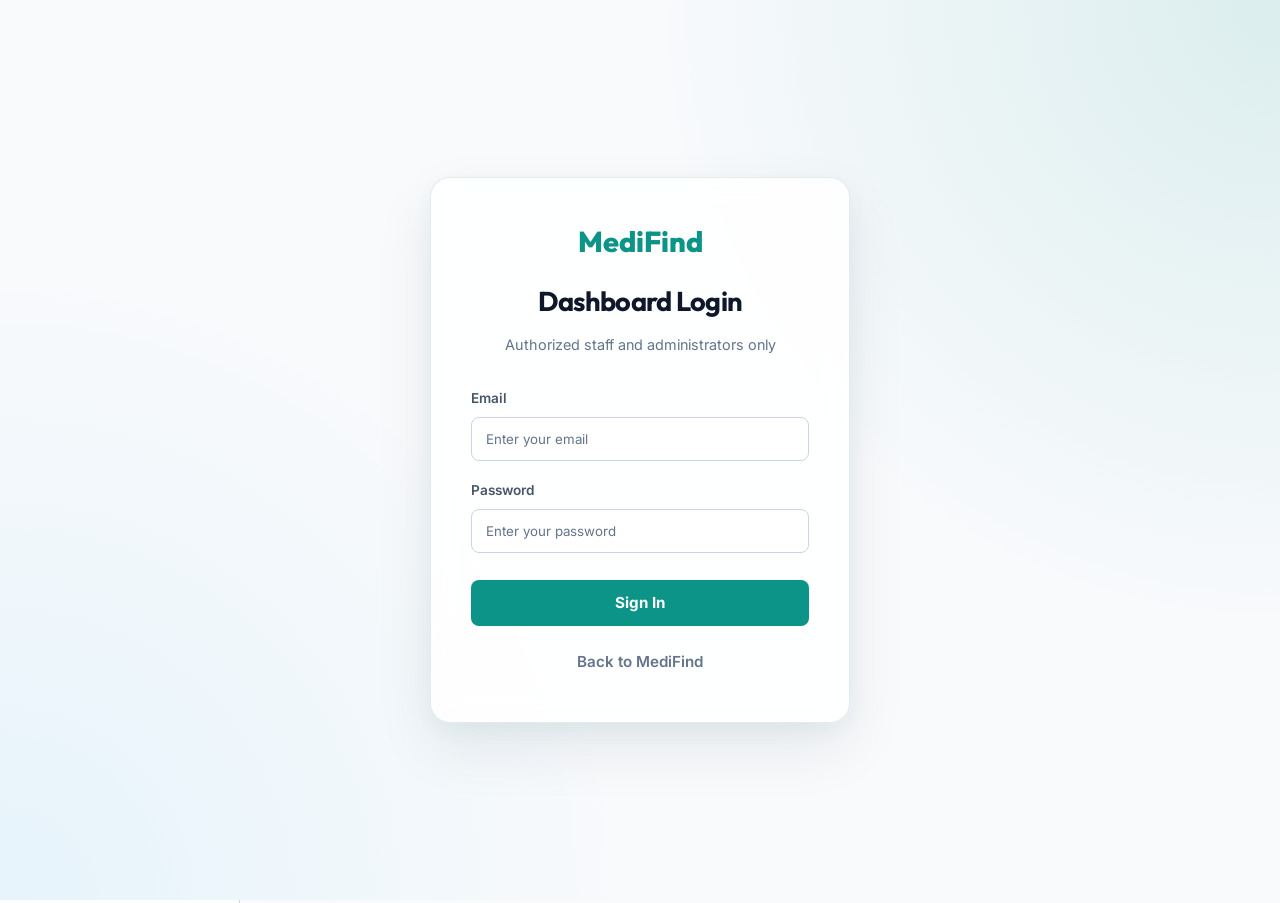
==== commit f17576c8: "dashboard.html and csfile updated" ====
--- a/src/main/resources/static/dashboard.html
+++ b/src/main/resources/static/dashboard.html
@@ -8,6 +8,38 @@
     <script src="https://code.jquery.com/jquery-3.7.1.min.js"></script>
 </head>
 <body>
+
+<!-- ============================================================
+     DASHBOARD LOGIN SCREEN
+============================================================ -->
+
+<div id="dashboard-login-screen" class="dashboard-login-screen">
+    <div class="dashboard-login-card">
+        <div class="dashboard-login-logo">MediFind</div>
+        <h1>Dashboard Login</h1>
+        <p class="dashboard-login-subtitle">Authorized staff and administrators only</p>
+
+        <div class="form-group">
+            <label for="dashboard-login-email">Email</label>
+            <input type="email" id="dashboard-login-email" placeholder="Enter your email" autocomplete="username">
+        </div>
+
+        <div class="form-group">
+            <label for="dashboard-login-password">Password</label>
+            <input type="password" id="dashboard-login-password" placeholder="Enter your password" autocomplete="current-password">
+        </div>
+
+        <div id="dashboard-login-error" class="dashboard-login-error" style="display:none;"></div>
+
+        <button type="button" id="dashboard-login-button" onclick="handleDashboardLogin()">Sign In</button>
+
+        <button type="button" class="dashboard-back-button" onclick="window.location.href='index.html'">
+            Back to MediFind
+        </button>
+
+    </div>
+
+</div>
 
 <!-- Demo Role Switcher Toolbar -->
 <div class="demo-bar animate-fade">
@@ -432,6 +464,17 @@
         </div>
 
         <div class="form-group">
+            <label for="pharmacy-address">Head Office Address</label>
+            <input type="text" id="pharmacy-address" class="form-control" placeholder="Enter head office address">
+        </div>
+
+        <div class="form-group">
+            <label for="pharmacy-city">City</label>
+            <input type="text" id="pharmacy-city" class="form-control" placeholder="Enter city">
+
+        </div>
+
+        <div class="form-group">
             <label class="form-label" for="pharmacy-owner">Assign Owner User Account</label>
 
             <select class="form-control" id="pharmacy-owner"></select>
--- a/src/main/resources/static/css/styles.css
+++ b/src/main/resources/static/css/styles.css
@@ -178,7 +178,7 @@
 }
 
 a:hover {
-    color: var(--primary-light);
+    color : #f59e0b;
 }
 
 button, .btn {
@@ -1188,3 +1188,307 @@
         right: 1rem;
     }
 }
+/* ============================================================
+   DASHBOARD LOGIN SCREEN
+============================================================ */
+
+.dashboard-login-screen {
+    position: fixed;
+    inset: 0;
+    z-index: 99999;
+
+    display: flex;
+    align-items: center;
+    justify-content: center;
+
+    background:
+            radial-gradient(
+                    circle at top right,
+                    rgba(13, 148, 136, 0.12),
+                    transparent 40%
+            ),
+            radial-gradient(
+                    circle at bottom left,
+                    rgba(14, 165, 233, 0.08),
+                    transparent 40%
+            ),
+            var(--bg-dark);
+
+    padding: 1rem;
+}
+
+
+/* ============================================================
+   LOGIN CARD
+============================================================ */
+
+.dashboard-login-card {
+    width: min(420px, 92%);
+
+    padding: 2.5rem;
+
+    border-radius: var(--radius-lg);
+
+    background: var(--glass-bg);
+
+    border: 1px solid var(--glass-border);
+
+    box-shadow:
+            0 25px 60px var(--glass-shadow),
+            0 8px 25px rgba(13, 148, 136, 0.06);
+
+    backdrop-filter: var(--glass-blur);
+    -webkit-backdrop-filter: var(--glass-blur);
+
+    text-align: center;
+}
+
+
+/* ============================================================
+   LOGO
+============================================================ */
+
+.dashboard-login-logo {
+    font-size: 1.8rem;
+    font-weight: 800;
+
+    margin-bottom: 1rem;
+
+    color: var(--primary);
+
+    font-family: var(--font-title);
+}
+
+
+/* ============================================================
+   TITLE
+============================================================ */
+
+.dashboard-login-card h1 {
+    margin: 0;
+
+    font-family: var(--font-title);
+
+    font-size: 1.7rem;
+    font-weight: 700;
+
+    color: var(--text-primary);
+}
+
+
+/* ============================================================
+   SUBTITLE
+============================================================ */
+
+.dashboard-login-subtitle {
+    margin: 0.6rem 0 2rem;
+
+    color: var(--text-muted);
+
+    font-size: 0.9rem;
+}
+
+
+/* ============================================================
+   FORM GROUP
+============================================================ */
+
+.dashboard-login-card .form-group {
+    text-align: left;
+
+    margin-bottom: 1.2rem;
+}
+
+
+/* ============================================================
+   LABEL
+============================================================ */
+
+.dashboard-login-card label {
+    display: block;
+
+    margin-bottom: 0.45rem;
+
+    color: var(--text-secondary);
+
+    font-size: 0.85rem;
+
+    font-weight: 600;
+}
+
+
+/* ============================================================
+   INPUT
+============================================================ */
+
+.dashboard-login-card input {
+    width: 100%;
+
+    box-sizing: border-box;
+
+    padding: 0.8rem 0.9rem;
+
+    border-radius: var(--radius-sm);
+
+    border: 1px solid var(--border-color);
+
+    background: #ffffff;
+
+    color: var(--text-primary);
+
+    outline: none;
+
+    font-family: var(--font-body);
+
+    transition:
+            border-color var(--transition-fast),
+            box-shadow var(--transition-fast),
+            background var(--transition-fast);
+}
+
+
+.dashboard-login-card input::placeholder {
+    color: var(--text-muted);
+}
+
+
+.dashboard-login-card input:focus {
+    border-color: var(--primary);
+
+    background: #ffffff;
+
+    box-shadow:
+            0 0 0 3px var(--primary-glow);
+}
+
+
+/* ============================================================
+   LOGIN BUTTON
+============================================================ */
+
+#dashboard-login-button {
+    width: 100%;
+
+    padding: 0.85rem;
+
+    margin-top: 0.5rem;
+
+    border: none;
+
+    border-radius: var(--radius-sm);
+
+    background: var(--primary);
+
+    color: #ffffff;
+
+    font-family: var(--font-body);
+
+    font-weight: 700;
+
+    cursor: pointer;
+
+    transition:
+            background var(--transition-fast),
+            transform var(--transition-fast),
+            box-shadow var(--transition-fast);
+}
+
+
+#dashboard-login-button:hover {
+    background: var(--primary-hover);
+
+    transform: translateY(-1px);
+
+    box-shadow:
+            0 8px 20px rgba(13, 148, 136, 0.22);
+}
+
+
+#dashboard-login-button:active {
+    transform: translateY(0);
+}
+
+
+#dashboard-login-button:disabled {
+    opacity: 0.6;
+
+    cursor: not-allowed;
+
+    transform: none;
+
+    box-shadow: none;
+}
+
+
+/* ============================================================
+   LOGIN ERROR
+============================================================ */
+
+.dashboard-login-error {
+    margin-bottom: 1rem;
+
+    padding: 0.7rem;
+
+    border-radius: var(--radius-sm);
+
+    background: rgba(244, 63, 94, 0.08);
+
+    border: 1px solid rgba(244, 63, 94, 0.25);
+
+    color: #e11d48;
+
+    font-size: 0.85rem;
+}
+
+
+/* ============================================================
+   BACK BUTTON
+============================================================ */
+
+.dashboard-back-button {
+    width: 100%;
+
+    margin-top: 0.9rem;
+
+    padding: 0.7rem;
+
+    border: none;
+
+    background: transparent;
+
+    color: var(--text-muted);
+
+    font-family: var(--font-body);
+
+    cursor: pointer;
+
+    transition:
+            color var(--transition-fast);
+}
+
+
+.dashboard-back-button:hover {
+    color: var(--primary);
+}
+
+
+/* ============================================================
+   RESPONSIVE
+============================================================ */
+
+@media (max-width: 480px) {
+
+    .dashboard-login-card {
+        padding: 2rem 1.5rem;
+
+        border-radius: var(--radius-md);
+    }
+
+    .dashboard-login-card h1 {
+        font-size: 1.5rem;
+    }
+
+    .dashboard-login-logo {
+        font-size: 1.6rem;
+    }
+}
